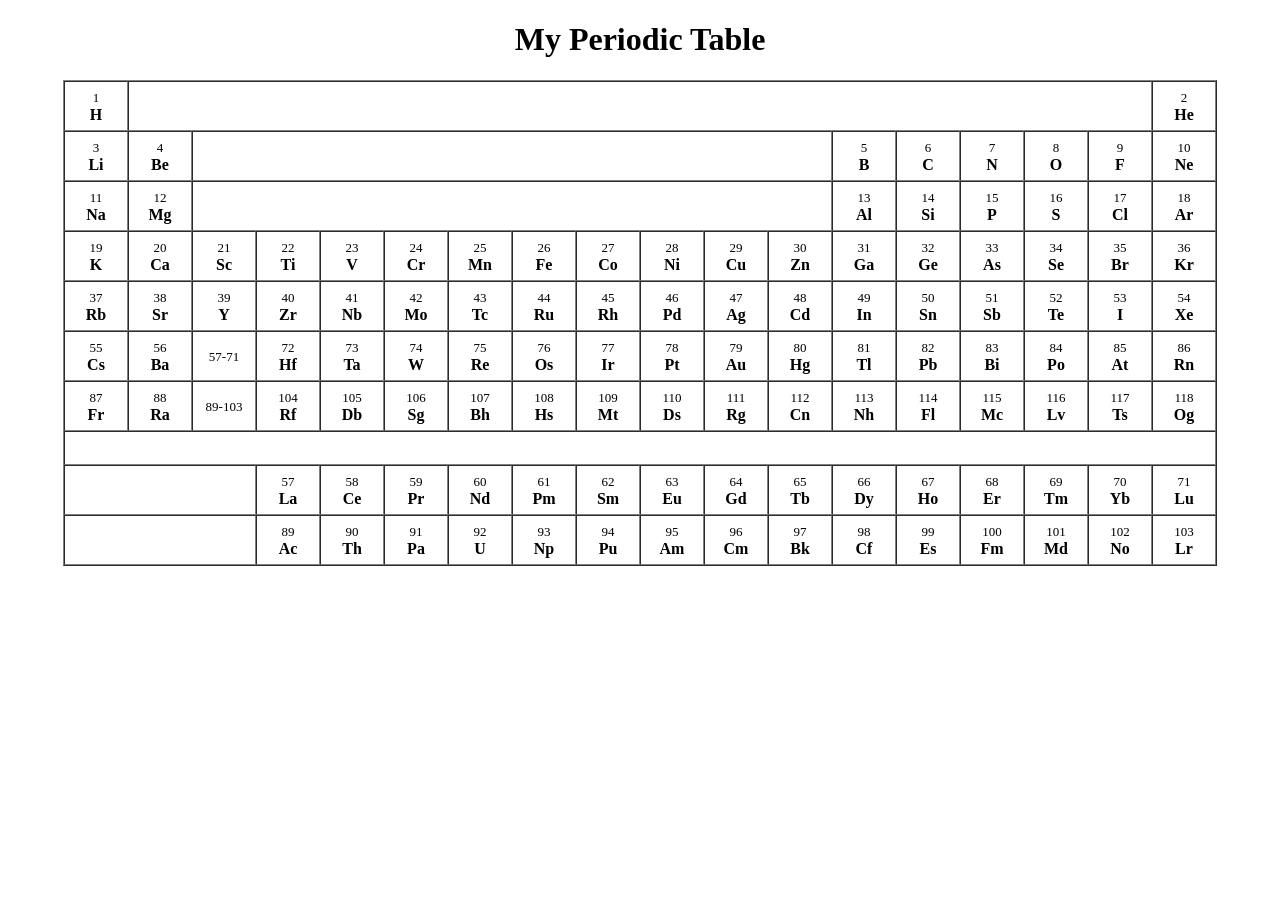
==== index.html @ 3dc9d510 "Initial commit" ====
<!DOCTYPE html>
<html>
<head>
<meta charset="utf-8">
<title>My Periodic Table</title>
</head>

<body bgcolor="white">

<center>

<h1>My Periodic Table</h1>

<table border="1" cellpadding="6" cellspacing="0">

<!-- period 1 -->
<tr>
<td align="center" width="50"><font size="2">1</font><br><b>H</b></td>
<td colspan="16"></td>
<td align="center" width="50"><font size="2">2</font><br><b>He</b></td>
</tr>

<!-- period 2 -->
<tr>
<td align="center" width="50"><font size="2">3</font><br><b>Li</b></td>
<td align="center" width="50"><font size="2">4</font><br><b>Be</b></td>
<td colspan="10"></td>
<td align="center" width="50"><font size="2">5</font><br><b>B</b></td>
<td align="center" width="50"><font size="2">6</font><br><b>C</b></td>
<td align="center" width="50"><font size="2">7</font><br><b>N</b></td>
<td align="center" width="50"><font size="2">8</font><br><b>O</b></td>
<td align="center" width="50"><font size="2">9</font><br><b>F</b></td>
<td align="center" width="50"><font size="2">10</font><br><b>Ne</b></td>
</tr>

<!-- period 3 -->
<tr>
<td align="center" width="50"><font size="2">11</font><br><b>Na</b></td>
<td align="center" width="50"><font size="2">12</font><br><b>Mg</b></td>
<td colspan="10"></td>
<td align="center" width="50"><font size="2">13</font><br><b>Al</b></td>
<td align="center" width="50"><font size="2">14</font><br><b>Si</b></td>
<td align="center" width="50"><font size="2">15</font><br><b>P</b></td>
<td align="center" width="50"><font size="2">16</font><br><b>S</b></td>
<td align="center" width="50"><font size="2">17</font><br><b>Cl</b></td>
<td align="center" width="50"><font size="2">18</font><br><b>Ar</b></td>
</tr>

<!-- period 4 -->
<tr>
<td align="center" width="50"><font size="2">19</font><br><b>K</b></td>
<td align="center" width="50"><font size="2">20</font><br><b>Ca</b></td>
<td align="center" width="50"><font size="2">21</font><br><b>Sc</b></td>
<td align="center" width="50"><font size="2">22</font><br><b>Ti</b></td>
<td align="center" width="50"><font size="2">23</font><br><b>V</b></td>
<td align="center" width="50"><font size="2">24</font><br><b>Cr</b></td>
<td align="center" width="50"><font size="2">25</font><br><b>Mn</b></td>
<td align="center" width="50"><font size="2">26</font><br><b>Fe</b></td>
<td align="center" width="50"><font size="2">27</font><br><b>Co</b></td>
<td align="center" width="50"><font size="2">28</font><br><b>Ni</b></td>
<td align="center" width="50"><font size="2">29</font><br><b>Cu</b></td>
<td align="center" width="50"><font size="2">30</font><br><b>Zn</b></td>
<td align="center" width="50"><font size="2">31</font><br><b>Ga</b></td>
<td align="center" width="50"><font size="2">32</font><br><b>Ge</b></td>
<td align="center" width="50"><font size="2">33</font><br><b>As</b></td>
<td align="center" width="50"><font size="2">34</font><br><b>Se</b></td>
<td align="center" width="50"><font size="2">35</font><br><b>Br</b></td>
<td align="center" width="50"><font size="2">36</font><br><b>Kr</b></td>
</tr>

<!-- period 5 -->
<tr>
<td align="center" width="50"><font size="2">37</font><br><b>Rb</b></td>
<td align="center" width="50"><font size="2">38</font><br><b>Sr</b></td>
<td align="center" width="50"><font size="2">39</font><br><b>Y</b></td>
<td align="center" width="50"><font size="2">40</font><br><b>Zr</b></td>
<td align="center" width="50"><font size="2">41</font><br><b>Nb</b></td>
<td align="center" width="50"><font size="2">42</font><br><b>Mo</b></td>
<td align="center" width="50"><font size="2">43</font><br><b>Tc</b></td>
<td align="center" width="50"><font size="2">44</font><br><b>Ru</b></td>
<td align="center" width="50"><font size="2">45</font><br><b>Rh</b></td>
<td align="center" width="50"><font size="2">46</font><br><b>Pd</b></td>
<td align="center" width="50"><font size="2">47</font><br><b>Ag</b></td>
<td align="center" width="50"><font size="2">48</font><br><b>Cd</b></td>
<td align="center" width="50"><font size="2">49</font><br><b>In</b></td>
<td align="center" width="50"><font size="2">50</font><br><b>Sn</b></td>
<td align="center" width="50"><font size="2">51</font><br><b>Sb</b></td>
<td align="center" width="50"><font size="2">52</font><br><b>Te</b></td>
<td align="center" width="50"><font size="2">53</font><br><b>I</b></td>
<td align="center" width="50"><font size="2">54</font><br><b>Xe</b></td>
</tr>

<!-- period 6 -->
<tr>
<td align="center" width="50"><font size="2">55</font><br><b>Cs</b></td>
<td align="center" width="50"><font size="2">56</font><br><b>Ba</b></td>
<td align="center"><font size="2">57-71</font></td>
<td align="center" width="50"><font size="2">72</font><br><b>Hf</b></td>
<td align="center" width="50"><font size="2">73</font><br><b>Ta</b></td>
<td align="center" width="50"><font size="2">74</font><br><b>W</b></td>
<td align="center" width="50"><font size="2">75</font><br><b>Re</b></td>
<td align="center" width="50"><font size="2">76</font><br><b>Os</b></td>
<td align="center" width="50"><font size="2">77</font><br><b>Ir</b></td>
<td align="center" width="50"><font size="2">78</font><br><b>Pt</b></td>
<td align="center" width="50"><font size="2">79</font><br><b>Au</b></td>
<td align="center" width="50"><font size="2">80</font><br><b>Hg</b></td>
<td align="center" width="50"><font size="2">81</font><br><b>Tl</b></td>
<td align="center" width="50"><font size="2">82</font><br><b>Pb</b></td>
<td align="center" width="50"><font size="2">83</font><br><b>Bi</b></td>
<td align="center" width="50"><font size="2">84</font><br><b>Po</b></td>
<td align="center" width="50"><font size="2">85</font><br><b>At</b></td>
<td align="center" width="50"><font size="2">86</font><br><b>Rn</b></td>
</tr>

<!-- period 7 -->
<tr>
<td align="center" width="50"><font size="2">87</font><br><b>Fr</b></td>
<td align="center" width="50"><font size="2">88</font><br><b>Ra</b></td>
<td align="center"><font size="2">89-103</font></td>
<td align="center" width="50"><font size="2">104</font><br><b>Rf</b></td>
<td align="center" width="50"><font size="2">105</font><br><b>Db</b></td>
<td align="center" width="50"><font size="2">106</font><br><b>Sg</b></td>
<td align="center" width="50"><font size="2">107</font><br><b>Bh</b></td>
<td align="center" width="50"><font size="2">108</font><br><b>Hs</b></td>
<td align="center" width="50"><font size="2">109</font><br><b>Mt</b></td>
<td align="center" width="50"><font size="2">110</font><br><b>Ds</b></td>
<td align="center" width="50"><font size="2">111</font><br><b>Rg</b></td>
<td align="center" width="50"><font size="2">112</font><br><b>Cn</b></td>
<td align="center" width="50"><font size="2">113</font><br><b>Nh</b></td>
<td align="center" width="50"><font size="2">114</font><br><b>Fl</b></td>
<td align="center" width="50"><font size="2">115</font><br><b>Mc</b></td>
<td align="center" width="50"><font size="2">116</font><br><b>Lv</b></td>
<td align="center" width="50"><font size="2">117</font><br><b>Ts</b></td>
<td align="center" width="50"><font size="2">118</font><br><b>Og</b></td>
</tr>

<!-- little gap -->
<tr><td colspan="18" height="20"></td></tr>

<!-- lanthanides -->
<tr>
<td colspan="3"></td>
<td align="center" width="50"><font size="2">57</font><br><b>La</b></td>
<td align="center" width="50"><font size="2">58</font><br><b>Ce</b></td>
<td align="center" width="50"><font size="2">59</font><br><b>Pr</b></td>
<td align="center" width="50"><font size="2">60</font><br><b>Nd</b></td>
<td align="center" width="50"><font size="2">61</font><br><b>Pm</b></td>
<td align="center" width="50"><font size="2">62</font><br><b>Sm</b></td>
<td align="center" width="50"><font size="2">63</font><br><b>Eu</b></td>
<td align="center" width="50"><font size="2">64</font><br><b>Gd</b></td>
<td align="center" width="50"><font size="2">65</font><br><b>Tb</b></td>
<td align="center" width="50"><font size="2">66</font><br><b>Dy</b></td>
<td align="center" width="50"><font size="2">67</font><br><b>Ho</b></td>
<td align="center" width="50"><font size="2">68</font><br><b>Er</b></td>
<td align="center" width="50"><font size="2">69</font><br><b>Tm</b></td>
<td align="center" width="50"><font size="2">70</font><br><b>Yb</b></td>
<td align="center" width="50"><font size="2">71</font><br><b>Lu</b></td>
</tr>

<!-- actinides -->
<tr>
<td colspan="3"></td>
<td align="center" width="50"><font size="2">89</font><br><b>Ac</b></td>
<td align="center" width="50"><font size="2">90</font><br><b>Th</b></td>
<td align="center" width="50"><font size="2">91</font><br><b>Pa</b></td>
<td align="center" width="50"><font size="2">92</font><br><b>U</b></td>
<td align="center" width="50"><font size="2">93</font><br><b>Np</b></td>
<td align="center" width="50"><font size="2">94</font><br><b>Pu</b></td>
<td align="center" width="50"><font size="2">95</font><br><b>Am</b></td>
<td align="center" width="50"><font size="2">96</font><br><b>Cm</b></td>
<td align="center" width="50"><font size="2">97</font><br><b>Bk</b></td>
<td align="center" width="50"><font size="2">98</font><br><b>Cf</b></td>
<td align="center" width="50"><font size="2">99</font><br><b>Es</b></td>
<td align="center" width="50"><font size="2">100</font><br><b>Fm</b></td>
<td align="center" width="50"><font size="2">101</font><br><b>Md</b></td>
<td align="center" width="50"><font size="2">102</font><br><b>No</b></td>
<td align="center" width="50"><font size="2">103</font><br><b>Lr</b></td>
</tr>

</table>



</center>

</body>
</html>
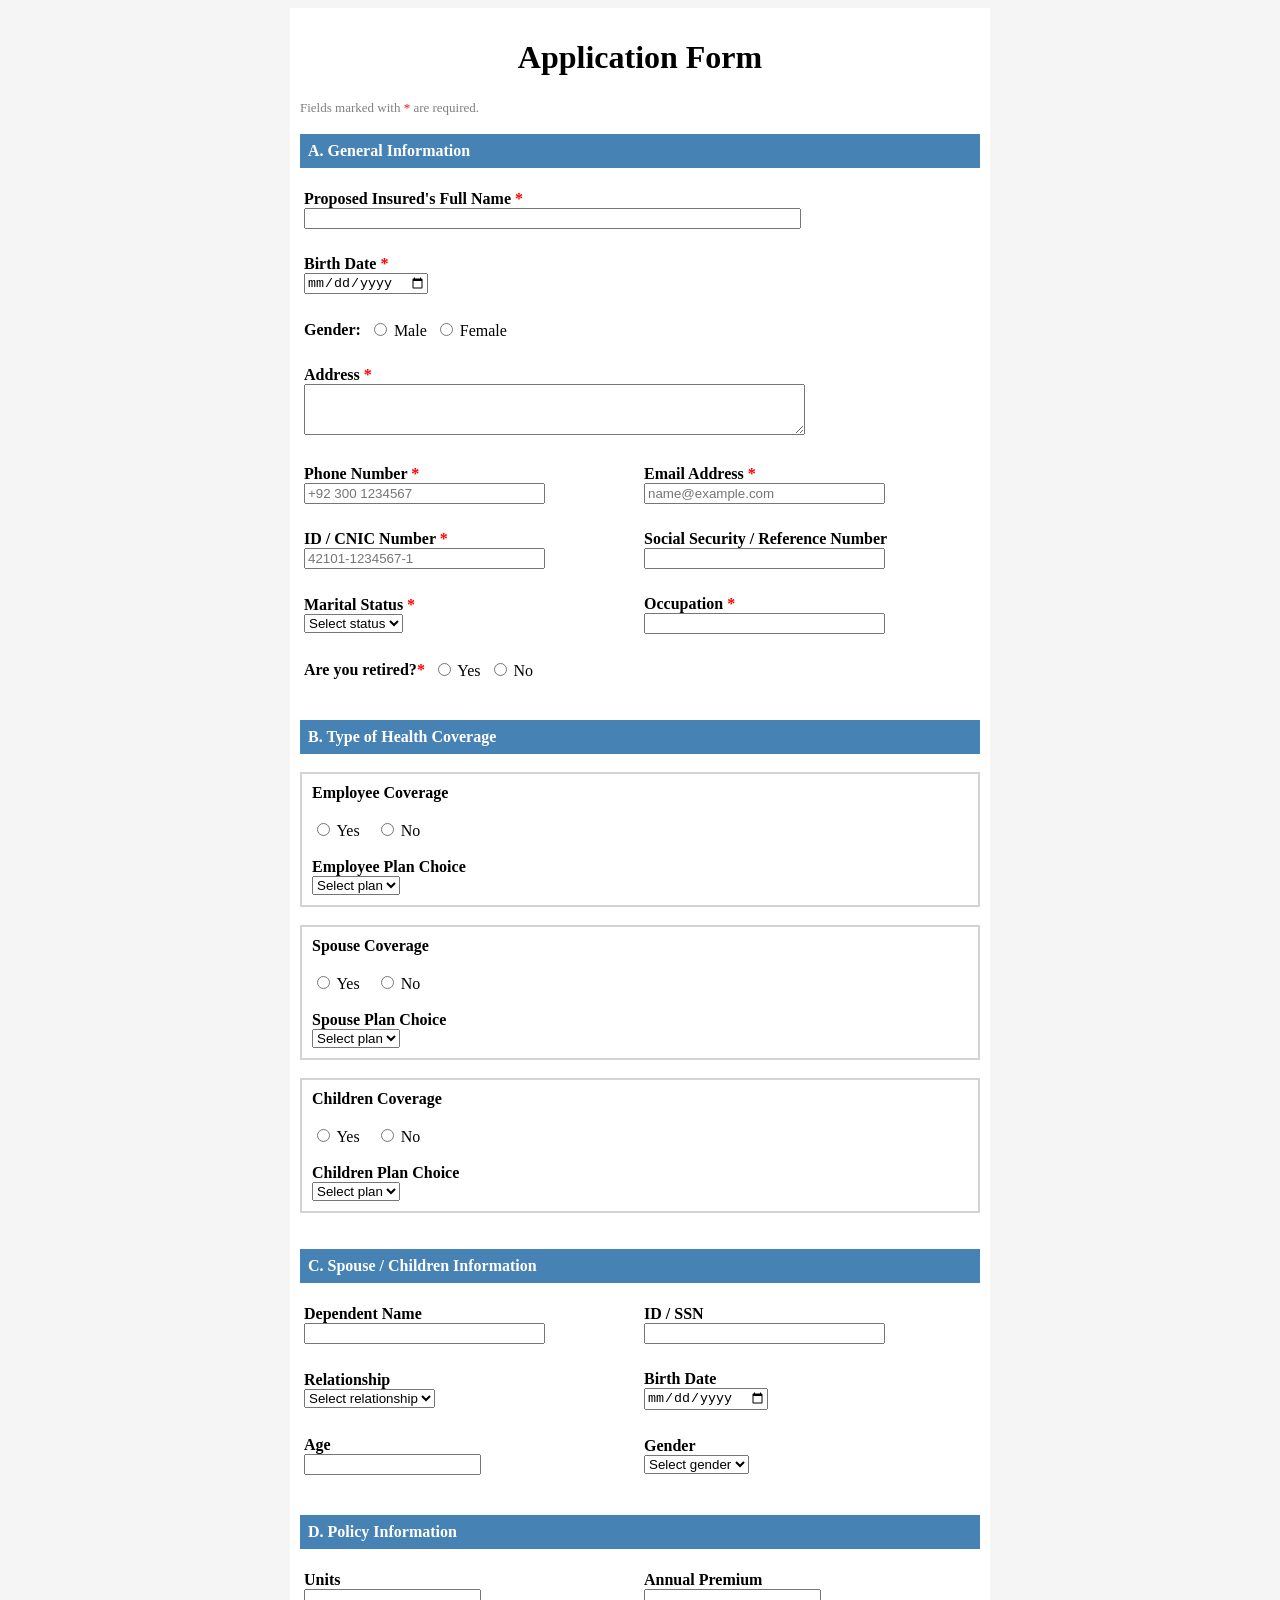
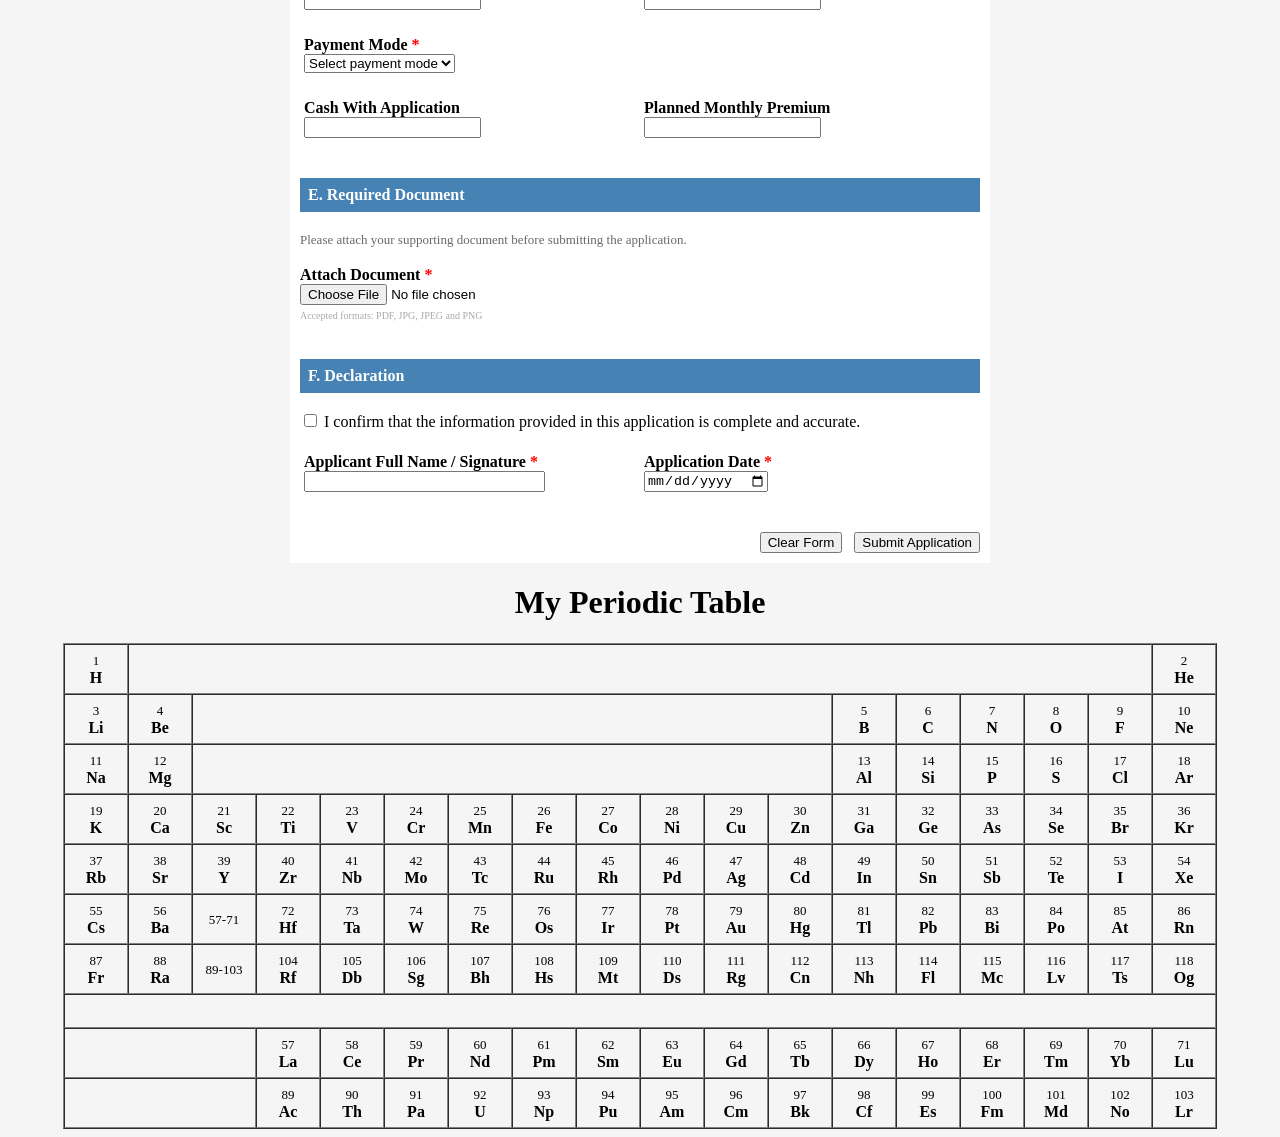
==== commit 620dd34f: "Add files via upload" ====
--- a/index.html
+++ b/index.html
@@ -1,4 +1,323 @@
-
+<!DOCTYPE html>
+<html>
+<head>
+<title>Application Form</title>
+</head>
+<body bgcolor="whitesmoke">
+
+<table align="center" width="700" border="0" cellpadding="10" cellspacing="0" bgcolor="white">
+<tr><td>
+
+<table width="100%" border="0" cellpadding="0" cellspacing="0">
+<tr><td align="center"><h1><font color="black">Application Form</font></h1></td></tr>
+<tr><td><font color="gray" size="2">Fields marked with <font color="red">*</font> are required.</font></td></tr>
+</table>
+
+<br>
+
+<!-- A. General Information -->
+<table width="100%" border="0" cellpadding="8" cellspacing="0" bgcolor="steelblue">
+<tr><td><font color="white"><b>A. General Information</b></font></td></tr>
+</table>
+<br>
+
+<table width="100%" border="0" cellpadding="4" cellspacing="0">
+<tr>
+<td width="100%">
+<font color="black"><b>Proposed Insured's Full Name <font color="red">*</font></b></font><br>
+<input type="text" name="fullname" required size="60">
+</td>
+</tr>
+</table>
+<br>
+
+<table width="100%" border="0" cellpadding="4" cellspacing="0">
+<tr>
+<td width="50%">
+<font color="black"><b>Birth Date <font color="red">*</font></b></font><br>
+<input type="date" name="birthdate" required>
+</td>
+</tr>
+</table>
+<br>
+
+<table border="0" cellpadding="4" cellspacing="0">
+<tr>
+<td><font color="black"><b>Gender:</b></font></td>
+<td><font color="black"><input type="radio" name="gender"> Male</font></td>
+<td><font color="black"><input type="radio" name="gender"> Female</font></td>
+</tr>
+</table>
+<br>
+
+<table width="100%" border="0" cellpadding="4" cellspacing="0">
+<tr>
+<td>
+<font color="black"><b>Address <font color="red">*</font></b></font><br>
+<textarea name="address" rows="3" cols="60" required></textarea>
+</td>
+</tr>
+</table>
+<br>
+
+<table width="100%" border="0" cellpadding="4" cellspacing="0">
+<tr>
+<td width="50%">
+<font color="black"><b>Phone Number <font color="red">*</font></b></font><br>
+<input type="tel" name="phone" placeholder="+92 300 1234567" required size="28">
+</td>
+<td width="50%">
+<font color="black"><b>Email Address <font color="red">*</font></b></font><br>
+<input type="email" name="email" placeholder="name@example.com" required size="28">
+</td>
+</tr>
+</table>
+<br>
+
+<table width="100%" border="0" cellpadding="4" cellspacing="0">
+<tr>
+<td width="50%">
+<font color="black"><b>ID / CNIC Number <font color="red">*</font></b></font><br>
+<input type="text" name="cnic" placeholder="42101-1234567-1" required size="28">
+</td>
+<td width="50%">
+<font color="black"><b>Social Security / Reference Number</b></font><br>
+<input type="text" name="ssn" size="28">
+</td>
+</tr>
+</table>
+<br>
+
+<table width="100%" border="0" cellpadding="4" cellspacing="0">
+<tr>
+<td width="50%">
+<font color="black"><b>Marital Status <font color="red">*</font></b></font><br>
+<select name="marital" required>
+<option>Select status</option>
+<option>Single</option>
+<option>Married</option>
+<option>Divorced</option>
+<option>Widowed</option>
+</select>
+</td>
+<td width="50%">
+<font color="black"><b>Occupation <font color="red">*</font></b></font><br>
+<input type="text" name="occupation" required size="28">
+</td>
+</tr>
+</table>
+<br>
+
+<table border="0" cellpadding="4" cellspacing="0">
+<tr>
+<td><font color="black"><b>Are you retired?<font color="red">*</font></b></font></td>
+<td><font color="black"><input type="radio" name="retired" required> Yes</font></td>
+<td><font color="black"><input type="radio" name="retired" required> No</font></td>
+</tr>
+</table>
+<br><br>
+
+<!-- B. Type of Health Coverage -->
+<table width="100%" border="0" cellpadding="8" cellspacing="0" bgcolor="steelblue">
+<tr><td><font color="white"><b>B. Type of Health Coverage</b></font></td></tr>
+</table>
+<br>
+
+<table width="100%" border="1" cellpadding="10" cellspacing="0" bordercolor="lightgray">
+<tr><td>
+<font color="black"><b>Employee Coverage</b></font><br><br>
+<font color="black"><input type="radio" name="emp_coverage"> Yes &nbsp;&nbsp; <input type="radio" name="emp_coverage"> No</font><br><br>
+<font color="black"><b>Employee Plan Choice</b></font><br>
+<select name="emp_plan">
+<option>Select plan</option>
+</select>
+</td></tr>
+</table>
+<br>
+
+<table width="100%" border="1" cellpadding="10" cellspacing="0" bordercolor="lightgray">
+<tr><td>
+<font color="black"><b>Spouse Coverage</b></font><br><br>
+<font color="black"><input type="radio" name="spouse_coverage"> Yes &nbsp;&nbsp; <input type="radio" name="spouse_coverage"> No</font><br><br>
+<font color="black"><b>Spouse Plan Choice</b></font><br>
+<select name="spouse_plan">
+<option>Select plan</option>
+</select>
+</td></tr>
+</table>
+<br>
+
+<table width="100%" border="1" cellpadding="10" cellspacing="0" bordercolor="lightgray">
+<tr><td>
+<font color="black"><b>Children Coverage</b></font><br><br>
+<font color="black"><input type="radio" name="children_coverage"> Yes &nbsp;&nbsp; <input type="radio" name="children_coverage"> No</font><br><br>
+<font color="black"><b>Children Plan Choice</b></font><br>
+<select name="children_plan">
+<option>Select plan</option>
+</select>
+</td></tr>
+</table>
+<br><br>
+
+<!-- C. Spouse / Children Information -->
+<table width="100%" border="0" cellpadding="8" cellspacing="0" bgcolor="steelblue">
+<tr><td><font color="white"><b>C. Spouse / Children Information</b></font></td></tr>
+</table>
+<br>
+
+<table width="100%" border="0" cellpadding="4" cellspacing="0">
+<tr>
+<td width="50%">
+<font color="black"><b>Dependent Name</b></font><br>
+<input type="text" name="dep_name" size="28">
+</td>
+<td width="50%">
+<font color="black"><b>ID / SSN</b></font><br>
+<input type="text" name="dep_ssn" size="28">
+</td>
+</tr>
+</table>
+<br>
+
+<table width="100%" border="0" cellpadding="4" cellspacing="0">
+<tr>
+<td width="50%">
+<font color="black"><b>Relationship</b></font><br>
+<select name="relationship">
+<option>Select relationship</option>
+<option>Spouse</option>
+<option>Son</option>
+<option>Daughter</option>
+</select>
+</td>
+<td width="50%">
+<font color="black"><b>Birth Date</b></font><br>
+<input type="date" name="dep_birthdate">
+</td>
+</tr>
+</table>
+<br>
+
+<table width="100%" border="0" cellpadding="4" cellspacing="0">
+<tr>
+<td width="50%">
+<font color="black"><b>Age</b></font><br>
+<input type="number" name="dep_age" size="10">
+</td>
+<td width="50%">
+<font color="black"><b>Gender</b></font><br>
+<select name="dep_gender">
+<option>Select gender</option>
+<option>Male</option>
+<option>Female</option>
+</select>
+</td>
+</tr>
+</table>
+<br><br>
+
+<!-- D. Policy Information -->
+<table width="100%" border="0" cellpadding="8" cellspacing="0" bgcolor="steelblue">
+<tr><td><font color="white"><b>D. Policy Information</b></font></td></tr>
+</table>
+<br>
+
+<table width="100%" border="0" cellpadding="4" cellspacing="0">
+<tr>
+<td width="50%">
+<font color="black"><b>Units</b></font><br>
+<input type="number" name="units" size="15">
+</td>
+<td width="50%">
+<font color="black"><b>Annual Premium</b></font><br>
+<input type="text" name="annual_premium" size="20">
+</td>
+</tr>
+</table>
+<br>
+
+<table width="100%" border="0" cellpadding="4" cellspacing="0">
+<tr>
+<td>
+<font color="black"><b>Payment Mode <font color="red">*</font></b></font><br>
+<select name="payment_mode" required>
+<option>Select payment mode</option>
+<option>Monthly</option>
+<option>Quarterly</option>
+<option>Annually</option>
+</select>
+</td>
+</tr>
+</table>
+<br>
+
+<table width="100%" border="0" cellpadding="4" cellspacing="0">
+<tr>
+<td width="50%">
+<font color="black"><b>Cash With Application</b></font><br>
+<input type="text" name="cash_with_app" size="20">
+</td>
+<td width="50%">
+<font color="black"><b>Planned Monthly Premium</b></font><br>
+<input type="text" name="planned_premium" size="20">
+</td>
+</tr>
+</table>
+<br><br>
+
+<!-- E. Required Document -->
+<table width="100%" border="0" cellpadding="8" cellspacing="0" bgcolor="steelblue">
+<tr><td><font color="white"><b>E. Required Document</b></font></td></tr>
+</table>
+<br>
+
+<font color="dimgray" size="2">Please attach your supporting document before submitting the application.</font>
+<br><br>
+
+<font color="black"><b>Attach Document <font color="red">*</font></b></font><br>
+<input type="file" name="document" accept=".pdf,.jpg,.jpeg,.png" required>
+<br>
+<font color="darkgray" size="1">Accepted formats: PDF, JPG, JPEG and PNG</font>
+<br><br><br>
+
+<!-- F. Declaration -->
+<table width="100%" border="0" cellpadding="8" cellspacing="0" bgcolor="steelblue">
+<tr><td><font color="white"><b>F. Declaration</b></font></td></tr>
+</table>
+<br>
+
+<font color="black"><input type="checkbox" name="confirm" required> I confirm that the information provided in this application is complete and accurate.</font>
+<br><br>
+
+<table width="100%" border="0" cellpadding="4" cellspacing="0">
+<tr>
+<td width="50%">
+<font color="black"><b>Applicant Full Name / Signature <font color="red">*</font></b></font><br>
+<input type="text" name="signature" required size="28">
+</td>
+<td width="50%">
+<font color="black"><b>Application Date <font color="red">*</font></b></font><br>
+<input type="date" name="app_date" required>
+</td>
+</tr>
+</table>
+<br><br>
+
+<table width="100%" border="0" cellpadding="0" cellspacing="0">
+<tr>
+<td align="right">
+<input type="reset" value="Clear Form">
+&nbsp;
+<input type="submit" value="Submit Application">
+</td>
+</tr>
+</table>
+
+</td></tr>
+</table>
+
+</body>
+</html>
 
 <!DOCTYPE html>
 <html>
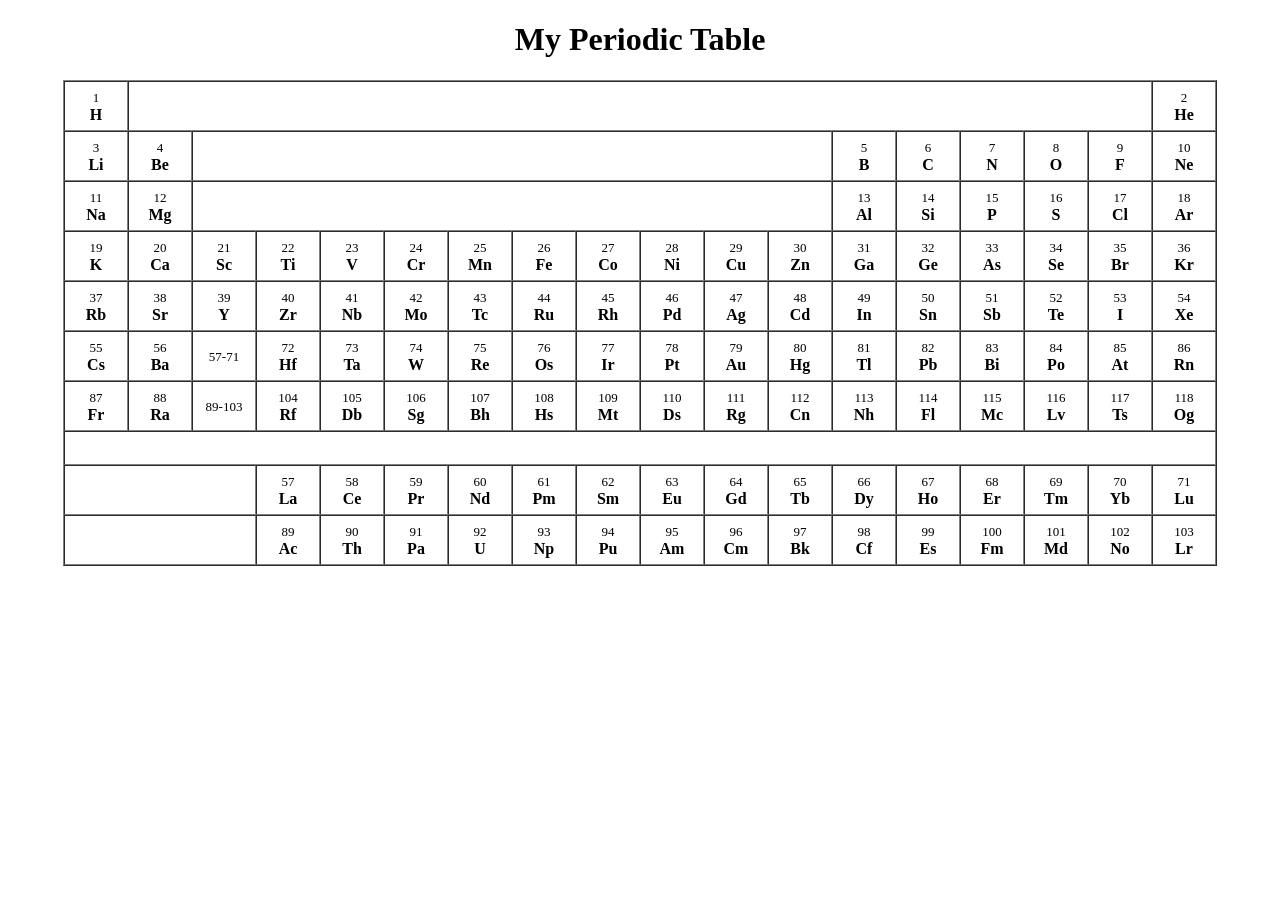
==== commit 749a9800: "Add files via upload" ====
--- a/index.html
+++ b/index.html
@@ -1,508 +1,188 @@
-<!DOCTYPE html>
-<html>
-<head>
-<title>Application Form</title>
-</head>
-<body bgcolor="whitesmoke">
-
-<table align="center" width="700" border="0" cellpadding="10" cellspacing="0" bgcolor="white">
-<tr><td>
-
-<table width="100%" border="0" cellpadding="0" cellspacing="0">
-<tr><td align="center"><h1><font color="black">Application Form</font></h1></td></tr>
-<tr><td><font color="gray" size="2">Fields marked with <font color="red">*</font> are required.</font></td></tr>
-</table>
-
-<br>
-
-<!-- A. General Information -->
-<table width="100%" border="0" cellpadding="8" cellspacing="0" bgcolor="steelblue">
-<tr><td><font color="white"><b>A. General Information</b></font></td></tr>
-</table>
-<br>
-
-<table width="100%" border="0" cellpadding="4" cellspacing="0">
-<tr>
-<td width="100%">
-<font color="black"><b>Proposed Insured's Full Name <font color="red">*</font></b></font><br>
-<input type="text" name="fullname" required size="60">
-</td>
-</tr>
-</table>
-<br>
-
-<table width="100%" border="0" cellpadding="4" cellspacing="0">
-<tr>
-<td width="50%">
-<font color="black"><b>Birth Date <font color="red">*</font></b></font><br>
-<input type="date" name="birthdate" required>
-</td>
-</tr>
-</table>
-<br>
-
-<table border="0" cellpadding="4" cellspacing="0">
-<tr>
-<td><font color="black"><b>Gender:</b></font></td>
-<td><font color="black"><input type="radio" name="gender"> Male</font></td>
-<td><font color="black"><input type="radio" name="gender"> Female</font></td>
-</tr>
-</table>
-<br>
-
-<table width="100%" border="0" cellpadding="4" cellspacing="0">
-<tr>
-<td>
-<font color="black"><b>Address <font color="red">*</font></b></font><br>
-<textarea name="address" rows="3" cols="60" required></textarea>
-</td>
-</tr>
-</table>
-<br>
-
-<table width="100%" border="0" cellpadding="4" cellspacing="0">
-<tr>
-<td width="50%">
-<font color="black"><b>Phone Number <font color="red">*</font></b></font><br>
-<input type="tel" name="phone" placeholder="+92 300 1234567" required size="28">
-</td>
-<td width="50%">
-<font color="black"><b>Email Address <font color="red">*</font></b></font><br>
-<input type="email" name="email" placeholder="name@example.com" required size="28">
-</td>
-</tr>
-</table>
-<br>
-
-<table width="100%" border="0" cellpadding="4" cellspacing="0">
-<tr>
-<td width="50%">
-<font color="black"><b>ID / CNIC Number <font color="red">*</font></b></font><br>
-<input type="text" name="cnic" placeholder="42101-1234567-1" required size="28">
-</td>
-<td width="50%">
-<font color="black"><b>Social Security / Reference Number</b></font><br>
-<input type="text" name="ssn" size="28">
-</td>
-</tr>
-</table>
-<br>
-
-<table width="100%" border="0" cellpadding="4" cellspacing="0">
-<tr>
-<td width="50%">
-<font color="black"><b>Marital Status <font color="red">*</font></b></font><br>
-<select name="marital" required>
-<option>Select status</option>
-<option>Single</option>
-<option>Married</option>
-<option>Divorced</option>
-<option>Widowed</option>
-</select>
-</td>
-<td width="50%">
-<font color="black"><b>Occupation <font color="red">*</font></b></font><br>
-<input type="text" name="occupation" required size="28">
-</td>
-</tr>
-</table>
-<br>
-
-<table border="0" cellpadding="4" cellspacing="0">
-<tr>
-<td><font color="black"><b>Are you retired?<font color="red">*</font></b></font></td>
-<td><font color="black"><input type="radio" name="retired" required> Yes</font></td>
-<td><font color="black"><input type="radio" name="retired" required> No</font></td>
-</tr>
-</table>
-<br><br>
-
-<!-- B. Type of Health Coverage -->
-<table width="100%" border="0" cellpadding="8" cellspacing="0" bgcolor="steelblue">
-<tr><td><font color="white"><b>B. Type of Health Coverage</b></font></td></tr>
-</table>
-<br>
-
-<table width="100%" border="1" cellpadding="10" cellspacing="0" bordercolor="lightgray">
-<tr><td>
-<font color="black"><b>Employee Coverage</b></font><br><br>
-<font color="black"><input type="radio" name="emp_coverage"> Yes &nbsp;&nbsp; <input type="radio" name="emp_coverage"> No</font><br><br>
-<font color="black"><b>Employee Plan Choice</b></font><br>
-<select name="emp_plan">
-<option>Select plan</option>
-</select>
-</td></tr>
-</table>
-<br>
-
-<table width="100%" border="1" cellpadding="10" cellspacing="0" bordercolor="lightgray">
-<tr><td>
-<font color="black"><b>Spouse Coverage</b></font><br><br>
-<font color="black"><input type="radio" name="spouse_coverage"> Yes &nbsp;&nbsp; <input type="radio" name="spouse_coverage"> No</font><br><br>
-<font color="black"><b>Spouse Plan Choice</b></font><br>
-<select name="spouse_plan">
-<option>Select plan</option>
-</select>
-</td></tr>
-</table>
-<br>
-
-<table width="100%" border="1" cellpadding="10" cellspacing="0" bordercolor="lightgray">
-<tr><td>
-<font color="black"><b>Children Coverage</b></font><br><br>
-<font color="black"><input type="radio" name="children_coverage"> Yes &nbsp;&nbsp; <input type="radio" name="children_coverage"> No</font><br><br>
-<font color="black"><b>Children Plan Choice</b></font><br>
-<select name="children_plan">
-<option>Select plan</option>
-</select>
-</td></tr>
-</table>
-<br><br>
-
-<!-- C. Spouse / Children Information -->
-<table width="100%" border="0" cellpadding="8" cellspacing="0" bgcolor="steelblue">
-<tr><td><font color="white"><b>C. Spouse / Children Information</b></font></td></tr>
-</table>
-<br>
-
-<table width="100%" border="0" cellpadding="4" cellspacing="0">
-<tr>
-<td width="50%">
-<font color="black"><b>Dependent Name</b></font><br>
-<input type="text" name="dep_name" size="28">
-</td>
-<td width="50%">
-<font color="black"><b>ID / SSN</b></font><br>
-<input type="text" name="dep_ssn" size="28">
-</td>
-</tr>
-</table>
-<br>
-
-<table width="100%" border="0" cellpadding="4" cellspacing="0">
-<tr>
-<td width="50%">
-<font color="black"><b>Relationship</b></font><br>
-<select name="relationship">
-<option>Select relationship</option>
-<option>Spouse</option>
-<option>Son</option>
-<option>Daughter</option>
-</select>
-</td>
-<td width="50%">
-<font color="black"><b>Birth Date</b></font><br>
-<input type="date" name="dep_birthdate">
-</td>
-</tr>
-</table>
-<br>
-
-<table width="100%" border="0" cellpadding="4" cellspacing="0">
-<tr>
-<td width="50%">
-<font color="black"><b>Age</b></font><br>
-<input type="number" name="dep_age" size="10">
-</td>
-<td width="50%">
-<font color="black"><b>Gender</b></font><br>
-<select name="dep_gender">
-<option>Select gender</option>
-<option>Male</option>
-<option>Female</option>
-</select>
-</td>
-</tr>
-</table>
-<br><br>
-
-<!-- D. Policy Information -->
-<table width="100%" border="0" cellpadding="8" cellspacing="0" bgcolor="steelblue">
-<tr><td><font color="white"><b>D. Policy Information</b></font></td></tr>
-</table>
-<br>
-
-<table width="100%" border="0" cellpadding="4" cellspacing="0">
-<tr>
-<td width="50%">
-<font color="black"><b>Units</b></font><br>
-<input type="number" name="units" size="15">
-</td>
-<td width="50%">
-<font color="black"><b>Annual Premium</b></font><br>
-<input type="text" name="annual_premium" size="20">
-</td>
-</tr>
-</table>
-<br>
-
-<table width="100%" border="0" cellpadding="4" cellspacing="0">
-<tr>
-<td>
-<font color="black"><b>Payment Mode <font color="red">*</font></b></font><br>
-<select name="payment_mode" required>
-<option>Select payment mode</option>
-<option>Monthly</option>
-<option>Quarterly</option>
-<option>Annually</option>
-</select>
-</td>
-</tr>
-</table>
-<br>
-
-<table width="100%" border="0" cellpadding="4" cellspacing="0">
-<tr>
-<td width="50%">
-<font color="black"><b>Cash With Application</b></font><br>
-<input type="text" name="cash_with_app" size="20">
-</td>
-<td width="50%">
-<font color="black"><b>Planned Monthly Premium</b></font><br>
-<input type="text" name="planned_premium" size="20">
-</td>
-</tr>
-</table>
-<br><br>
-
-<!-- E. Required Document -->
-<table width="100%" border="0" cellpadding="8" cellspacing="0" bgcolor="steelblue">
-<tr><td><font color="white"><b>E. Required Document</b></font></td></tr>
-</table>
-<br>
-
-<font color="dimgray" size="2">Please attach your supporting document before submitting the application.</font>
-<br><br>
-
-<font color="black"><b>Attach Document <font color="red">*</font></b></font><br>
-<input type="file" name="document" accept=".pdf,.jpg,.jpeg,.png" required>
-<br>
-<font color="darkgray" size="1">Accepted formats: PDF, JPG, JPEG and PNG</font>
-<br><br><br>
-
-<!-- F. Declaration -->
-<table width="100%" border="0" cellpadding="8" cellspacing="0" bgcolor="steelblue">
-<tr><td><font color="white"><b>F. Declaration</b></font></td></tr>
-</table>
-<br>
-
-<font color="black"><input type="checkbox" name="confirm" required> I confirm that the information provided in this application is complete and accurate.</font>
-<br><br>
-
-<table width="100%" border="0" cellpadding="4" cellspacing="0">
-<tr>
-<td width="50%">
-<font color="black"><b>Applicant Full Name / Signature <font color="red">*</font></b></font><br>
-<input type="text" name="signature" required size="28">
-</td>
-<td width="50%">
-<font color="black"><b>Application Date <font color="red">*</font></b></font><br>
-<input type="date" name="app_date" required>
-</td>
-</tr>
-</table>
-<br><br>
-
-<table width="100%" border="0" cellpadding="0" cellspacing="0">
-<tr>
-<td align="right">
-<input type="reset" value="Clear Form">
-&nbsp;
-<input type="submit" value="Submit Application">
-</td>
-</tr>
-</table>
-
-</td></tr>
-</table>
-
-</body>
-</html>
-
-<!DOCTYPE html>
-<html>
-<head>
-<meta charset="utf-8">
-<title>My Periodic Table</title>
-</head>
-
-<body bgcolor="white">
-
-<center>
-
-<h1>My Periodic Table</h1>
-
-<table border="1" cellpadding="6" cellspacing="0">
-
-<!-- period 1 -->
-<tr>
-<td align="center" width="50"><font size="2">1</font><br><b>H</b></td>
-<td colspan="16"></td>
-<td align="center" width="50"><font size="2">2</font><br><b>He</b></td>
-</tr>
-
-<!-- period 2 -->
-<tr>
-<td align="center" width="50"><font size="2">3</font><br><b>Li</b></td>
-<td align="center" width="50"><font size="2">4</font><br><b>Be</b></td>
-<td colspan="10"></td>
-<td align="center" width="50"><font size="2">5</font><br><b>B</b></td>
-<td align="center" width="50"><font size="2">6</font><br><b>C</b></td>
-<td align="center" width="50"><font size="2">7</font><br><b>N</b></td>
-<td align="center" width="50"><font size="2">8</font><br><b>O</b></td>
-<td align="center" width="50"><font size="2">9</font><br><b>F</b></td>
-<td align="center" width="50"><font size="2">10</font><br><b>Ne</b></td>
-</tr>
-
-<!-- period 3 -->
-<tr>
-<td align="center" width="50"><font size="2">11</font><br><b>Na</b></td>
-<td align="center" width="50"><font size="2">12</font><br><b>Mg</b></td>
-<td colspan="10"></td>
-<td align="center" width="50"><font size="2">13</font><br><b>Al</b></td>
-<td align="center" width="50"><font size="2">14</font><br><b>Si</b></td>
-<td align="center" width="50"><font size="2">15</font><br><b>P</b></td>
-<td align="center" width="50"><font size="2">16</font><br><b>S</b></td>
-<td align="center" width="50"><font size="2">17</font><br><b>Cl</b></td>
-<td align="center" width="50"><font size="2">18</font><br><b>Ar</b></td>
-</tr>
-
-<!-- period 4 -->
-<tr>
-<td align="center" width="50"><font size="2">19</font><br><b>K</b></td>
-<td align="center" width="50"><font size="2">20</font><br><b>Ca</b></td>
-<td align="center" width="50"><font size="2">21</font><br><b>Sc</b></td>
-<td align="center" width="50"><font size="2">22</font><br><b>Ti</b></td>
-<td align="center" width="50"><font size="2">23</font><br><b>V</b></td>
-<td align="center" width="50"><font size="2">24</font><br><b>Cr</b></td>
-<td align="center" width="50"><font size="2">25</font><br><b>Mn</b></td>
-<td align="center" width="50"><font size="2">26</font><br><b>Fe</b></td>
-<td align="center" width="50"><font size="2">27</font><br><b>Co</b></td>
-<td align="center" width="50"><font size="2">28</font><br><b>Ni</b></td>
-<td align="center" width="50"><font size="2">29</font><br><b>Cu</b></td>
-<td align="center" width="50"><font size="2">30</font><br><b>Zn</b></td>
-<td align="center" width="50"><font size="2">31</font><br><b>Ga</b></td>
-<td align="center" width="50"><font size="2">32</font><br><b>Ge</b></td>
-<td align="center" width="50"><font size="2">33</font><br><b>As</b></td>
-<td align="center" width="50"><font size="2">34</font><br><b>Se</b></td>
-<td align="center" width="50"><font size="2">35</font><br><b>Br</b></td>
-<td align="center" width="50"><font size="2">36</font><br><b>Kr</b></td>
-</tr>
-
-<!-- period 5 -->
-<tr>
-<td align="center" width="50"><font size="2">37</font><br><b>Rb</b></td>
-<td align="center" width="50"><font size="2">38</font><br><b>Sr</b></td>
-<td align="center" width="50"><font size="2">39</font><br><b>Y</b></td>
-<td align="center" width="50"><font size="2">40</font><br><b>Zr</b></td>
-<td align="center" width="50"><font size="2">41</font><br><b>Nb</b></td>
-<td align="center" width="50"><font size="2">42</font><br><b>Mo</b></td>
-<td align="center" width="50"><font size="2">43</font><br><b>Tc</b></td>
-<td align="center" width="50"><font size="2">44</font><br><b>Ru</b></td>
-<td align="center" width="50"><font size="2">45</font><br><b>Rh</b></td>
-<td align="center" width="50"><font size="2">46</font><br><b>Pd</b></td>
-<td align="center" width="50"><font size="2">47</font><br><b>Ag</b></td>
-<td align="center" width="50"><font size="2">48</font><br><b>Cd</b></td>
-<td align="center" width="50"><font size="2">49</font><br><b>In</b></td>
-<td align="center" width="50"><font size="2">50</font><br><b>Sn</b></td>
-<td align="center" width="50"><font size="2">51</font><br><b>Sb</b></td>
-<td align="center" width="50"><font size="2">52</font><br><b>Te</b></td>
-<td align="center" width="50"><font size="2">53</font><br><b>I</b></td>
-<td align="center" width="50"><font size="2">54</font><br><b>Xe</b></td>
-</tr>
-
-<!-- period 6 -->
-<tr>
-<td align="center" width="50"><font size="2">55</font><br><b>Cs</b></td>
-<td align="center" width="50"><font size="2">56</font><br><b>Ba</b></td>
-<td align="center"><font size="2">57-71</font></td>
-<td align="center" width="50"><font size="2">72</font><br><b>Hf</b></td>
-<td align="center" width="50"><font size="2">73</font><br><b>Ta</b></td>
-<td align="center" width="50"><font size="2">74</font><br><b>W</b></td>
-<td align="center" width="50"><font size="2">75</font><br><b>Re</b></td>
-<td align="center" width="50"><font size="2">76</font><br><b>Os</b></td>
-<td align="center" width="50"><font size="2">77</font><br><b>Ir</b></td>
-<td align="center" width="50"><font size="2">78</font><br><b>Pt</b></td>
-<td align="center" width="50"><font size="2">79</font><br><b>Au</b></td>
-<td align="center" width="50"><font size="2">80</font><br><b>Hg</b></td>
-<td align="center" width="50"><font size="2">81</font><br><b>Tl</b></td>
-<td align="center" width="50"><font size="2">82</font><br><b>Pb</b></td>
-<td align="center" width="50"><font size="2">83</font><br><b>Bi</b></td>
-<td align="center" width="50"><font size="2">84</font><br><b>Po</b></td>
-<td align="center" width="50"><font size="2">85</font><br><b>At</b></td>
-<td align="center" width="50"><font size="2">86</font><br><b>Rn</b></td>
-</tr>
-
-<!-- period 7 -->
-<tr>
-<td align="center" width="50"><font size="2">87</font><br><b>Fr</b></td>
-<td align="center" width="50"><font size="2">88</font><br><b>Ra</b></td>
-<td align="center"><font size="2">89-103</font></td>
-<td align="center" width="50"><font size="2">104</font><br><b>Rf</b></td>
-<td align="center" width="50"><font size="2">105</font><br><b>Db</b></td>
-<td align="center" width="50"><font size="2">106</font><br><b>Sg</b></td>
-<td align="center" width="50"><font size="2">107</font><br><b>Bh</b></td>
-<td align="center" width="50"><font size="2">108</font><br><b>Hs</b></td>
-<td align="center" width="50"><font size="2">109</font><br><b>Mt</b></td>
-<td align="center" width="50"><font size="2">110</font><br><b>Ds</b></td>
-<td align="center" width="50"><font size="2">111</font><br><b>Rg</b></td>
-<td align="center" width="50"><font size="2">112</font><br><b>Cn</b></td>
-<td align="center" width="50"><font size="2">113</font><br><b>Nh</b></td>
-<td align="center" width="50"><font size="2">114</font><br><b>Fl</b></td>
-<td align="center" width="50"><font size="2">115</font><br><b>Mc</b></td>
-<td align="center" width="50"><font size="2">116</font><br><b>Lv</b></td>
-<td align="center" width="50"><font size="2">117</font><br><b>Ts</b></td>
-<td align="center" width="50"><font size="2">118</font><br><b>Og</b></td>
-</tr>
-
-<!-- little gap -->
-<tr><td colspan="18" height="20"></td></tr>
-
-<!-- lanthanides -->
-<tr>
-<td colspan="3"></td>
-<td align="center" width="50"><font size="2">57</font><br><b>La</b></td>
-<td align="center" width="50"><font size="2">58</font><br><b>Ce</b></td>
-<td align="center" width="50"><font size="2">59</font><br><b>Pr</b></td>
-<td align="center" width="50"><font size="2">60</font><br><b>Nd</b></td>
-<td align="center" width="50"><font size="2">61</font><br><b>Pm</b></td>
-<td align="center" width="50"><font size="2">62</font><br><b>Sm</b></td>
-<td align="center" width="50"><font size="2">63</font><br><b>Eu</b></td>
-<td align="center" width="50"><font size="2">64</font><br><b>Gd</b></td>
-<td align="center" width="50"><font size="2">65</font><br><b>Tb</b></td>
-<td align="center" width="50"><font size="2">66</font><br><b>Dy</b></td>
-<td align="center" width="50"><font size="2">67</font><br><b>Ho</b></td>
-<td align="center" width="50"><font size="2">68</font><br><b>Er</b></td>
-<td align="center" width="50"><font size="2">69</font><br><b>Tm</b></td>
-<td align="center" width="50"><font size="2">70</font><br><b>Yb</b></td>
-<td align="center" width="50"><font size="2">71</font><br><b>Lu</b></td>
-</tr>
-
-<!-- actinides -->
-<tr>
-<td colspan="3"></td>
-<td align="center" width="50"><font size="2">89</font><br><b>Ac</b></td>
-<td align="center" width="50"><font size="2">90</font><br><b>Th</b></td>
-<td align="center" width="50"><font size="2">91</font><br><b>Pa</b></td>
-<td align="center" width="50"><font size="2">92</font><br><b>U</b></td>
-<td align="center" width="50"><font size="2">93</font><br><b>Np</b></td>
-<td align="center" width="50"><font size="2">94</font><br><b>Pu</b></td>
-<td align="center" width="50"><font size="2">95</font><br><b>Am</b></td>
-<td align="center" width="50"><font size="2">96</font><br><b>Cm</b></td>
-<td align="center" width="50"><font size="2">97</font><br><b>Bk</b></td>
-<td align="center" width="50"><font size="2">98</font><br><b>Cf</b></td>
-<td align="center" width="50"><font size="2">99</font><br><b>Es</b></td>
-<td align="center" width="50"><font size="2">100</font><br><b>Fm</b></td>
-<td align="center" width="50"><font size="2">101</font><br><b>Md</b></td>
-<td align="center" width="50"><font size="2">102</font><br><b>No</b></td>
-<td align="center" width="50"><font size="2">103</font><br><b>Lr</b></td>
-</tr>
-
-</table>
-
-
-
-</center>
-
-</body>
-</html>
+
+<!DOCTYPE html>
+<html>
+<head>
+<meta charset="utf-8">
+<title>My Periodic Table</title>
+</head>
+
+<body bgcolor="white">
+
+<center>
+
+<h1>My Periodic Table</h1>
+
+<table border="1" cellpadding="6" cellspacing="0">
+
+<!-- period 1 -->
+<tr>
+<td align="center" width="50"><font size="2">1</font><br><b>H</b></td>
+<td colspan="16"></td>
+<td align="center" width="50"><font size="2">2</font><br><b>He</b></td>
+</tr>
+
+<!-- period 2 -->
+<tr>
+<td align="center" width="50"><font size="2">3</font><br><b>Li</b></td>
+<td align="center" width="50"><font size="2">4</font><br><b>Be</b></td>
+<td colspan="10"></td>
+<td align="center" width="50"><font size="2">5</font><br><b>B</b></td>
+<td align="center" width="50"><font size="2">6</font><br><b>C</b></td>
+<td align="center" width="50"><font size="2">7</font><br><b>N</b></td>
+<td align="center" width="50"><font size="2">8</font><br><b>O</b></td>
+<td align="center" width="50"><font size="2">9</font><br><b>F</b></td>
+<td align="center" width="50"><font size="2">10</font><br><b>Ne</b></td>
+</tr>
+
+<!-- period 3 -->
+<tr>
+<td align="center" width="50"><font size="2">11</font><br><b>Na</b></td>
+<td align="center" width="50"><font size="2">12</font><br><b>Mg</b></td>
+<td colspan="10"></td>
+<td align="center" width="50"><font size="2">13</font><br><b>Al</b></td>
+<td align="center" width="50"><font size="2">14</font><br><b>Si</b></td>
+<td align="center" width="50"><font size="2">15</font><br><b>P</b></td>
+<td align="center" width="50"><font size="2">16</font><br><b>S</b></td>
+<td align="center" width="50"><font size="2">17</font><br><b>Cl</b></td>
+<td align="center" width="50"><font size="2">18</font><br><b>Ar</b></td>
+</tr>
+
+<!-- period 4 -->
+<tr>
+<td align="center" width="50"><font size="2">19</font><br><b>K</b></td>
+<td align="center" width="50"><font size="2">20</font><br><b>Ca</b></td>
+<td align="center" width="50"><font size="2">21</font><br><b>Sc</b></td>
+<td align="center" width="50"><font size="2">22</font><br><b>Ti</b></td>
+<td align="center" width="50"><font size="2">23</font><br><b>V</b></td>
+<td align="center" width="50"><font size="2">24</font><br><b>Cr</b></td>
+<td align="center" width="50"><font size="2">25</font><br><b>Mn</b></td>
+<td align="center" width="50"><font size="2">26</font><br><b>Fe</b></td>
+<td align="center" width="50"><font size="2">27</font><br><b>Co</b></td>
+<td align="center" width="50"><font size="2">28</font><br><b>Ni</b></td>
+<td align="center" width="50"><font size="2">29</font><br><b>Cu</b></td>
+<td align="center" width="50"><font size="2">30</font><br><b>Zn</b></td>
+<td align="center" width="50"><font size="2">31</font><br><b>Ga</b></td>
+<td align="center" width="50"><font size="2">32</font><br><b>Ge</b></td>
+<td align="center" width="50"><font size="2">33</font><br><b>As</b></td>
+<td align="center" width="50"><font size="2">34</font><br><b>Se</b></td>
+<td align="center" width="50"><font size="2">35</font><br><b>Br</b></td>
+<td align="center" width="50"><font size="2">36</font><br><b>Kr</b></td>
+</tr>
+
+<!-- period 5 -->
+<tr>
+<td align="center" width="50"><font size="2">37</font><br><b>Rb</b></td>
+<td align="center" width="50"><font size="2">38</font><br><b>Sr</b></td>
+<td align="center" width="50"><font size="2">39</font><br><b>Y</b></td>
+<td align="center" width="50"><font size="2">40</font><br><b>Zr</b></td>
+<td align="center" width="50"><font size="2">41</font><br><b>Nb</b></td>
+<td align="center" width="50"><font size="2">42</font><br><b>Mo</b></td>
+<td align="center" width="50"><font size="2">43</font><br><b>Tc</b></td>
+<td align="center" width="50"><font size="2">44</font><br><b>Ru</b></td>
+<td align="center" width="50"><font size="2">45</font><br><b>Rh</b></td>
+<td align="center" width="50"><font size="2">46</font><br><b>Pd</b></td>
+<td align="center" width="50"><font size="2">47</font><br><b>Ag</b></td>
+<td align="center" width="50"><font size="2">48</font><br><b>Cd</b></td>
+<td align="center" width="50"><font size="2">49</font><br><b>In</b></td>
+<td align="center" width="50"><font size="2">50</font><br><b>Sn</b></td>
+<td align="center" width="50"><font size="2">51</font><br><b>Sb</b></td>
+<td align="center" width="50"><font size="2">52</font><br><b>Te</b></td>
+<td align="center" width="50"><font size="2">53</font><br><b>I</b></td>
+<td align="center" width="50"><font size="2">54</font><br><b>Xe</b></td>
+</tr>
+
+<!-- period 6 -->
+<tr>
+<td align="center" width="50"><font size="2">55</font><br><b>Cs</b></td>
+<td align="center" width="50"><font size="2">56</font><br><b>Ba</b></td>
+<td align="center"><font size="2">57-71</font></td>
+<td align="center" width="50"><font size="2">72</font><br><b>Hf</b></td>
+<td align="center" width="50"><font size="2">73</font><br><b>Ta</b></td>
+<td align="center" width="50"><font size="2">74</font><br><b>W</b></td>
+<td align="center" width="50"><font size="2">75</font><br><b>Re</b></td>
+<td align="center" width="50"><font size="2">76</font><br><b>Os</b></td>
+<td align="center" width="50"><font size="2">77</font><br><b>Ir</b></td>
+<td align="center" width="50"><font size="2">78</font><br><b>Pt</b></td>
+<td align="center" width="50"><font size="2">79</font><br><b>Au</b></td>
+<td align="center" width="50"><font size="2">80</font><br><b>Hg</b></td>
+<td align="center" width="50"><font size="2">81</font><br><b>Tl</b></td>
+<td align="center" width="50"><font size="2">82</font><br><b>Pb</b></td>
+<td align="center" width="50"><font size="2">83</font><br><b>Bi</b></td>
+<td align="center" width="50"><font size="2">84</font><br><b>Po</b></td>
+<td align="center" width="50"><font size="2">85</font><br><b>At</b></td>
+<td align="center" width="50"><font size="2">86</font><br><b>Rn</b></td>
+</tr>
+
+<!-- period 7 -->
+<tr>
+<td align="center" width="50"><font size="2">87</font><br><b>Fr</b></td>
+<td align="center" width="50"><font size="2">88</font><br><b>Ra</b></td>
+<td align="center"><font size="2">89-103</font></td>
+<td align="center" width="50"><font size="2">104</font><br><b>Rf</b></td>
+<td align="center" width="50"><font size="2">105</font><br><b>Db</b></td>
+<td align="center" width="50"><font size="2">106</font><br><b>Sg</b></td>
+<td align="center" width="50"><font size="2">107</font><br><b>Bh</b></td>
+<td align="center" width="50"><font size="2">108</font><br><b>Hs</b></td>
+<td align="center" width="50"><font size="2">109</font><br><b>Mt</b></td>
+<td align="center" width="50"><font size="2">110</font><br><b>Ds</b></td>
+<td align="center" width="50"><font size="2">111</font><br><b>Rg</b></td>
+<td align="center" width="50"><font size="2">112</font><br><b>Cn</b></td>
+<td align="center" width="50"><font size="2">113</font><br><b>Nh</b></td>
+<td align="center" width="50"><font size="2">114</font><br><b>Fl</b></td>
+<td align="center" width="50"><font size="2">115</font><br><b>Mc</b></td>
+<td align="center" width="50"><font size="2">116</font><br><b>Lv</b></td>
+<td align="center" width="50"><font size="2">117</font><br><b>Ts</b></td>
+<td align="center" width="50"><font size="2">118</font><br><b>Og</b></td>
+</tr>
+
+<!-- little gap -->
+<tr><td colspan="18" height="20"></td></tr>
+
+<!-- lanthanides -->
+<tr>
+<td colspan="3"></td>
+<td align="center" width="50"><font size="2">57</font><br><b>La</b></td>
+<td align="center" width="50"><font size="2">58</font><br><b>Ce</b></td>
+<td align="center" width="50"><font size="2">59</font><br><b>Pr</b></td>
+<td align="center" width="50"><font size="2">60</font><br><b>Nd</b></td>
+<td align="center" width="50"><font size="2">61</font><br><b>Pm</b></td>
+<td align="center" width="50"><font size="2">62</font><br><b>Sm</b></td>
+<td align="center" width="50"><font size="2">63</font><br><b>Eu</b></td>
+<td align="center" width="50"><font size="2">64</font><br><b>Gd</b></td>
+<td align="center" width="50"><font size="2">65</font><br><b>Tb</b></td>
+<td align="center" width="50"><font size="2">66</font><br><b>Dy</b></td>
+<td align="center" width="50"><font size="2">67</font><br><b>Ho</b></td>
+<td align="center" width="50"><font size="2">68</font><br><b>Er</b></td>
+<td align="center" width="50"><font size="2">69</font><br><b>Tm</b></td>
+<td align="center" width="50"><font size="2">70</font><br><b>Yb</b></td>
+<td align="center" width="50"><font size="2">71</font><br><b>Lu</b></td>
+</tr>
+
+<!-- actinides -->
+<tr>
+<td colspan="3"></td>
+<td align="center" width="50"><font size="2">89</font><br><b>Ac</b></td>
+<td align="center" width="50"><font size="2">90</font><br><b>Th</b></td>
+<td align="center" width="50"><font size="2">91</font><br><b>Pa</b></td>
+<td align="center" width="50"><font size="2">92</font><br><b>U</b></td>
+<td align="center" width="50"><font size="2">93</font><br><b>Np</b></td>
+<td align="center" width="50"><font size="2">94</font><br><b>Pu</b></td>
+<td align="center" width="50"><font size="2">95</font><br><b>Am</b></td>
+<td align="center" width="50"><font size="2">96</font><br><b>Cm</b></td>
+<td align="center" width="50"><font size="2">97</font><br><b>Bk</b></td>
+<td align="center" width="50"><font size="2">98</font><br><b>Cf</b></td>
+<td align="center" width="50"><font size="2">99</font><br><b>Es</b></td>
+<td align="center" width="50"><font size="2">100</font><br><b>Fm</b></td>
+<td align="center" width="50"><font size="2">101</font><br><b>Md</b></td>
+<td align="center" width="50"><font size="2">102</font><br><b>No</b></td>
+<td align="center" width="50"><font size="2">103</font><br><b>Lr</b></td>
+</tr>
+
+</table>
+
+
+
+</center>
+
+</body>
+</html>
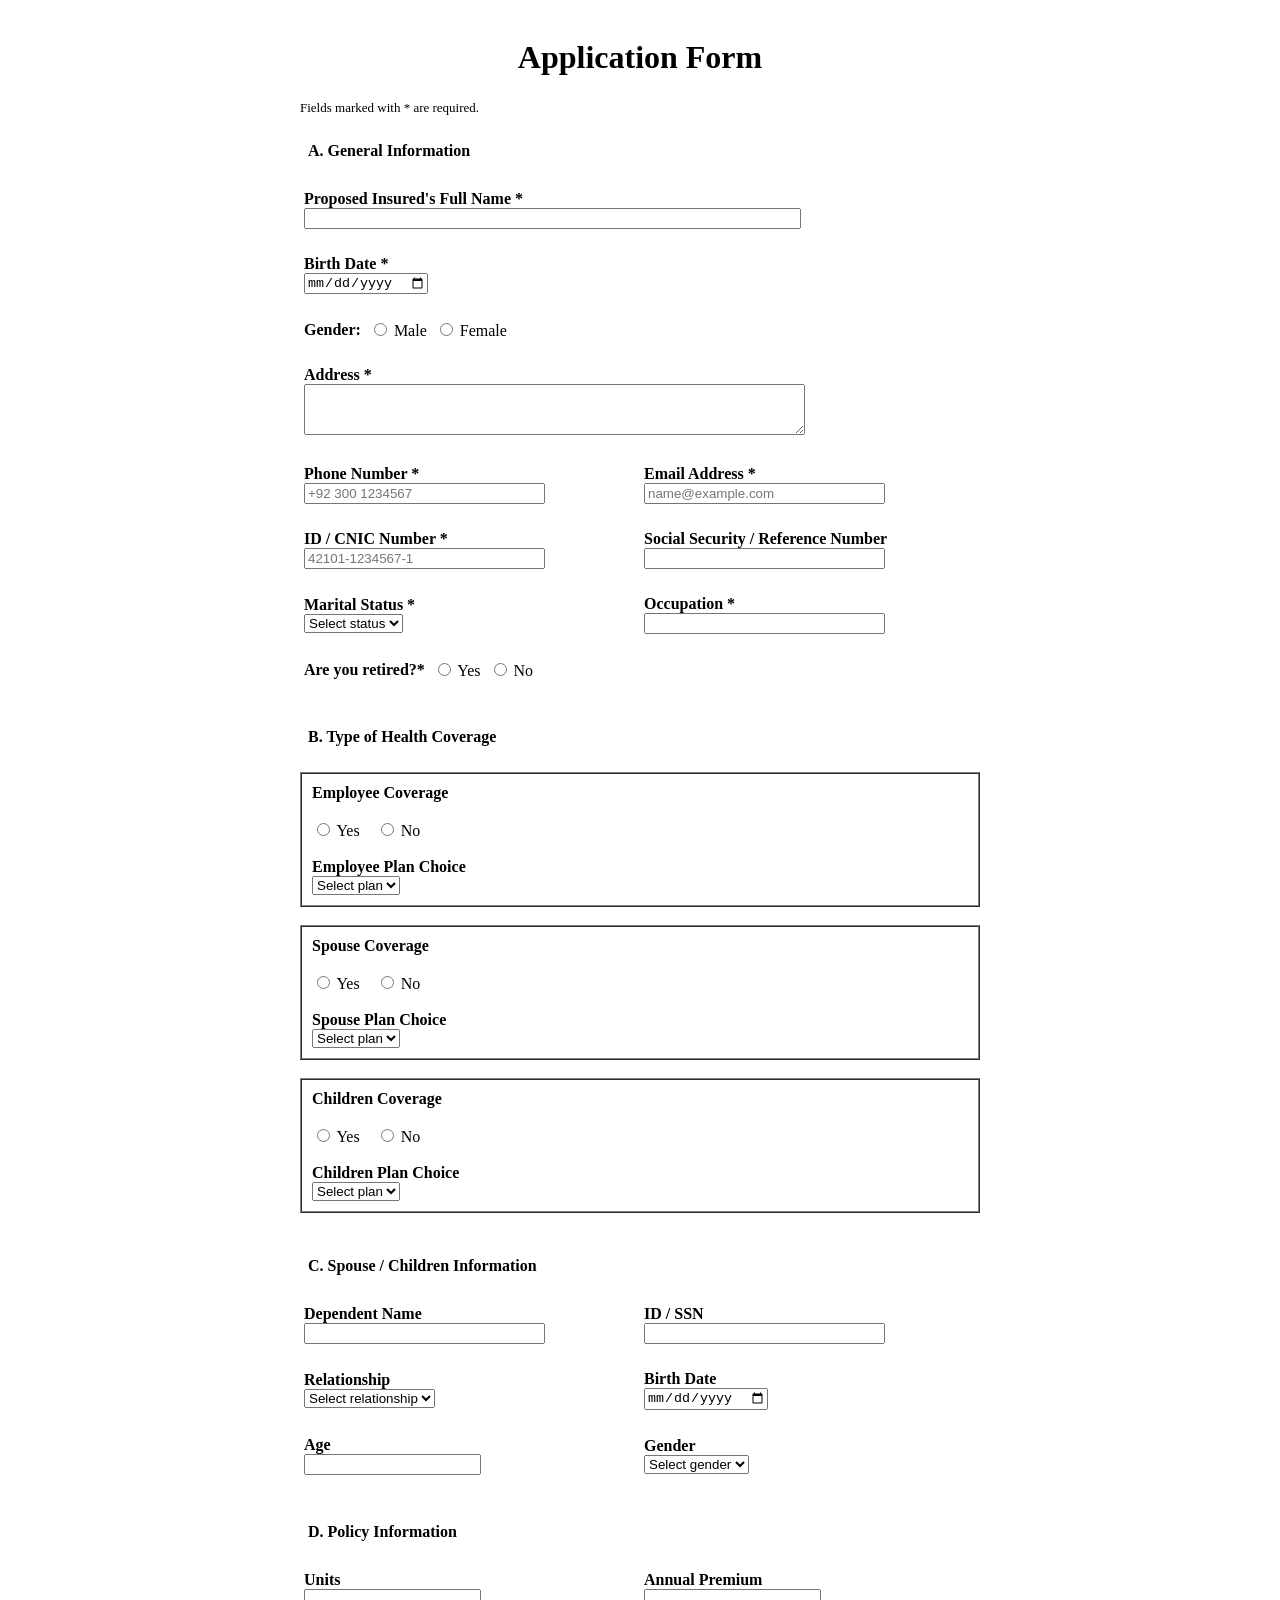
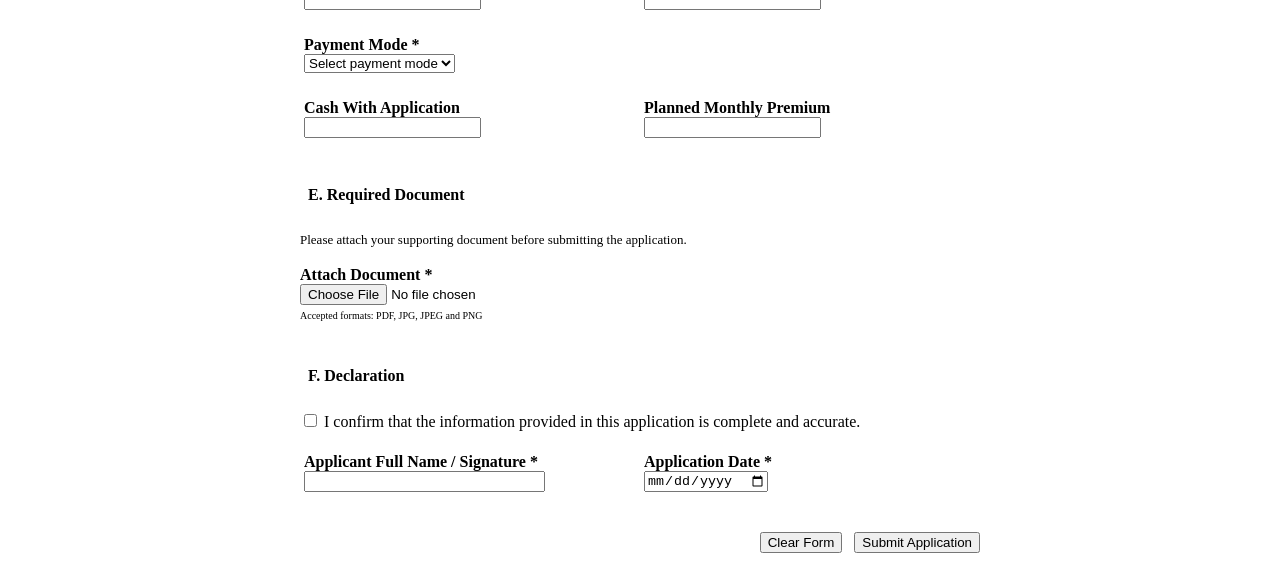
==== commit d9423906: "Add index.html" ====
--- a/index.html
+++ b/index.html
@@ -1,188 +1,320 @@
-
-<!DOCTYPE html>
-<html>
-<head>
-<meta charset="utf-8">
-<title>My Periodic Table</title>
-</head>
-
-<body bgcolor="white">
-
-<center>
-
-<h1>My Periodic Table</h1>
-
-<table border="1" cellpadding="6" cellspacing="0">
-
-<!-- period 1 -->
-<tr>
-<td align="center" width="50"><font size="2">1</font><br><b>H</b></td>
-<td colspan="16"></td>
-<td align="center" width="50"><font size="2">2</font><br><b>He</b></td>
-</tr>
-
-<!-- period 2 -->
-<tr>
-<td align="center" width="50"><font size="2">3</font><br><b>Li</b></td>
-<td align="center" width="50"><font size="2">4</font><br><b>Be</b></td>
-<td colspan="10"></td>
-<td align="center" width="50"><font size="2">5</font><br><b>B</b></td>
-<td align="center" width="50"><font size="2">6</font><br><b>C</b></td>
-<td align="center" width="50"><font size="2">7</font><br><b>N</b></td>
-<td align="center" width="50"><font size="2">8</font><br><b>O</b></td>
-<td align="center" width="50"><font size="2">9</font><br><b>F</b></td>
-<td align="center" width="50"><font size="2">10</font><br><b>Ne</b></td>
-</tr>
-
-<!-- period 3 -->
-<tr>
-<td align="center" width="50"><font size="2">11</font><br><b>Na</b></td>
-<td align="center" width="50"><font size="2">12</font><br><b>Mg</b></td>
-<td colspan="10"></td>
-<td align="center" width="50"><font size="2">13</font><br><b>Al</b></td>
-<td align="center" width="50"><font size="2">14</font><br><b>Si</b></td>
-<td align="center" width="50"><font size="2">15</font><br><b>P</b></td>
-<td align="center" width="50"><font size="2">16</font><br><b>S</b></td>
-<td align="center" width="50"><font size="2">17</font><br><b>Cl</b></td>
-<td align="center" width="50"><font size="2">18</font><br><b>Ar</b></td>
-</tr>
-
-<!-- period 4 -->
-<tr>
-<td align="center" width="50"><font size="2">19</font><br><b>K</b></td>
-<td align="center" width="50"><font size="2">20</font><br><b>Ca</b></td>
-<td align="center" width="50"><font size="2">21</font><br><b>Sc</b></td>
-<td align="center" width="50"><font size="2">22</font><br><b>Ti</b></td>
-<td align="center" width="50"><font size="2">23</font><br><b>V</b></td>
-<td align="center" width="50"><font size="2">24</font><br><b>Cr</b></td>
-<td align="center" width="50"><font size="2">25</font><br><b>Mn</b></td>
-<td align="center" width="50"><font size="2">26</font><br><b>Fe</b></td>
-<td align="center" width="50"><font size="2">27</font><br><b>Co</b></td>
-<td align="center" width="50"><font size="2">28</font><br><b>Ni</b></td>
-<td align="center" width="50"><font size="2">29</font><br><b>Cu</b></td>
-<td align="center" width="50"><font size="2">30</font><br><b>Zn</b></td>
-<td align="center" width="50"><font size="2">31</font><br><b>Ga</b></td>
-<td align="center" width="50"><font size="2">32</font><br><b>Ge</b></td>
-<td align="center" width="50"><font size="2">33</font><br><b>As</b></td>
-<td align="center" width="50"><font size="2">34</font><br><b>Se</b></td>
-<td align="center" width="50"><font size="2">35</font><br><b>Br</b></td>
-<td align="center" width="50"><font size="2">36</font><br><b>Kr</b></td>
-</tr>
-
-<!-- period 5 -->
-<tr>
-<td align="center" width="50"><font size="2">37</font><br><b>Rb</b></td>
-<td align="center" width="50"><font size="2">38</font><br><b>Sr</b></td>
-<td align="center" width="50"><font size="2">39</font><br><b>Y</b></td>
-<td align="center" width="50"><font size="2">40</font><br><b>Zr</b></td>
-<td align="center" width="50"><font size="2">41</font><br><b>Nb</b></td>
-<td align="center" width="50"><font size="2">42</font><br><b>Mo</b></td>
-<td align="center" width="50"><font size="2">43</font><br><b>Tc</b></td>
-<td align="center" width="50"><font size="2">44</font><br><b>Ru</b></td>
-<td align="center" width="50"><font size="2">45</font><br><b>Rh</b></td>
-<td align="center" width="50"><font size="2">46</font><br><b>Pd</b></td>
-<td align="center" width="50"><font size="2">47</font><br><b>Ag</b></td>
-<td align="center" width="50"><font size="2">48</font><br><b>Cd</b></td>
-<td align="center" width="50"><font size="2">49</font><br><b>In</b></td>
-<td align="center" width="50"><font size="2">50</font><br><b>Sn</b></td>
-<td align="center" width="50"><font size="2">51</font><br><b>Sb</b></td>
-<td align="center" width="50"><font size="2">52</font><br><b>Te</b></td>
-<td align="center" width="50"><font size="2">53</font><br><b>I</b></td>
-<td align="center" width="50"><font size="2">54</font><br><b>Xe</b></td>
-</tr>
-
-<!-- period 6 -->
-<tr>
-<td align="center" width="50"><font size="2">55</font><br><b>Cs</b></td>
-<td align="center" width="50"><font size="2">56</font><br><b>Ba</b></td>
-<td align="center"><font size="2">57-71</font></td>
-<td align="center" width="50"><font size="2">72</font><br><b>Hf</b></td>
-<td align="center" width="50"><font size="2">73</font><br><b>Ta</b></td>
-<td align="center" width="50"><font size="2">74</font><br><b>W</b></td>
-<td align="center" width="50"><font size="2">75</font><br><b>Re</b></td>
-<td align="center" width="50"><font size="2">76</font><br><b>Os</b></td>
-<td align="center" width="50"><font size="2">77</font><br><b>Ir</b></td>
-<td align="center" width="50"><font size="2">78</font><br><b>Pt</b></td>
-<td align="center" width="50"><font size="2">79</font><br><b>Au</b></td>
-<td align="center" width="50"><font size="2">80</font><br><b>Hg</b></td>
-<td align="center" width="50"><font size="2">81</font><br><b>Tl</b></td>
-<td align="center" width="50"><font size="2">82</font><br><b>Pb</b></td>
-<td align="center" width="50"><font size="2">83</font><br><b>Bi</b></td>
-<td align="center" width="50"><font size="2">84</font><br><b>Po</b></td>
-<td align="center" width="50"><font size="2">85</font><br><b>At</b></td>
-<td align="center" width="50"><font size="2">86</font><br><b>Rn</b></td>
-</tr>
-
-<!-- period 7 -->
-<tr>
-<td align="center" width="50"><font size="2">87</font><br><b>Fr</b></td>
-<td align="center" width="50"><font size="2">88</font><br><b>Ra</b></td>
-<td align="center"><font size="2">89-103</font></td>
-<td align="center" width="50"><font size="2">104</font><br><b>Rf</b></td>
-<td align="center" width="50"><font size="2">105</font><br><b>Db</b></td>
-<td align="center" width="50"><font size="2">106</font><br><b>Sg</b></td>
-<td align="center" width="50"><font size="2">107</font><br><b>Bh</b></td>
-<td align="center" width="50"><font size="2">108</font><br><b>Hs</b></td>
-<td align="center" width="50"><font size="2">109</font><br><b>Mt</b></td>
-<td align="center" width="50"><font size="2">110</font><br><b>Ds</b></td>
-<td align="center" width="50"><font size="2">111</font><br><b>Rg</b></td>
-<td align="center" width="50"><font size="2">112</font><br><b>Cn</b></td>
-<td align="center" width="50"><font size="2">113</font><br><b>Nh</b></td>
-<td align="center" width="50"><font size="2">114</font><br><b>Fl</b></td>
-<td align="center" width="50"><font size="2">115</font><br><b>Mc</b></td>
-<td align="center" width="50"><font size="2">116</font><br><b>Lv</b></td>
-<td align="center" width="50"><font size="2">117</font><br><b>Ts</b></td>
-<td align="center" width="50"><font size="2">118</font><br><b>Og</b></td>
-</tr>
-
-<!-- little gap -->
-<tr><td colspan="18" height="20"></td></tr>
-
-<!-- lanthanides -->
-<tr>
-<td colspan="3"></td>
-<td align="center" width="50"><font size="2">57</font><br><b>La</b></td>
-<td align="center" width="50"><font size="2">58</font><br><b>Ce</b></td>
-<td align="center" width="50"><font size="2">59</font><br><b>Pr</b></td>
-<td align="center" width="50"><font size="2">60</font><br><b>Nd</b></td>
-<td align="center" width="50"><font size="2">61</font><br><b>Pm</b></td>
-<td align="center" width="50"><font size="2">62</font><br><b>Sm</b></td>
-<td align="center" width="50"><font size="2">63</font><br><b>Eu</b></td>
-<td align="center" width="50"><font size="2">64</font><br><b>Gd</b></td>
-<td align="center" width="50"><font size="2">65</font><br><b>Tb</b></td>
-<td align="center" width="50"><font size="2">66</font><br><b>Dy</b></td>
-<td align="center" width="50"><font size="2">67</font><br><b>Ho</b></td>
-<td align="center" width="50"><font size="2">68</font><br><b>Er</b></td>
-<td align="center" width="50"><font size="2">69</font><br><b>Tm</b></td>
-<td align="center" width="50"><font size="2">70</font><br><b>Yb</b></td>
-<td align="center" width="50"><font size="2">71</font><br><b>Lu</b></td>
-</tr>
-
-<!-- actinides -->
-<tr>
-<td colspan="3"></td>
-<td align="center" width="50"><font size="2">89</font><br><b>Ac</b></td>
-<td align="center" width="50"><font size="2">90</font><br><b>Th</b></td>
-<td align="center" width="50"><font size="2">91</font><br><b>Pa</b></td>
-<td align="center" width="50"><font size="2">92</font><br><b>U</b></td>
-<td align="center" width="50"><font size="2">93</font><br><b>Np</b></td>
-<td align="center" width="50"><font size="2">94</font><br><b>Pu</b></td>
-<td align="center" width="50"><font size="2">95</font><br><b>Am</b></td>
-<td align="center" width="50"><font size="2">96</font><br><b>Cm</b></td>
-<td align="center" width="50"><font size="2">97</font><br><b>Bk</b></td>
-<td align="center" width="50"><font size="2">98</font><br><b>Cf</b></td>
-<td align="center" width="50"><font size="2">99</font><br><b>Es</b></td>
-<td align="center" width="50"><font size="2">100</font><br><b>Fm</b></td>
-<td align="center" width="50"><font size="2">101</font><br><b>Md</b></td>
-<td align="center" width="50"><font size="2">102</font><br><b>No</b></td>
-<td align="center" width="50"><font size="2">103</font><br><b>Lr</b></td>
-</tr>
-
-</table>
-
-
-
-</center>
-
-</body>
-</html>
+<!DOCTYPE html>
+<html>
+<head>
+<title>Application Form</title>
+</head>
+<body>
+
+<table align="center" width="700" border="0" cellpadding="10" cellspacing="0">
+<tr><td>
+
+<table width="100%" border="0" cellpadding="0" cellspacing="0">
+<tr><td align="center"><h1>Application Form</h1></td></tr>
+<tr><td><font size="2">Fields marked with * are required.</font></td></tr>
+</table>
+
+<br>
+
+<!-- A. General Information -->
+<table width="100%" border="0" cellpadding="8" cellspacing="0">
+<tr><td><b>A. General Information</b></td></tr>
+</table>
+<br>
+
+<table width="100%" border="0" cellpadding="4" cellspacing="0">
+<tr>
+<td width="100%">
+<b>Proposed Insured's Full Name *</b><br>
+<input type="text" name="fullname" required size="60">
+</td>
+</tr>
+</table>
+<br>
+
+<table width="100%" border="0" cellpadding="4" cellspacing="0">
+<tr>
+<td width="50%">
+<b>Birth Date *</b><br>
+<input type="date" name="birthdate" required>
+</td>
+</tr>
+</table>
+<br>
+
+<table border="0" cellpadding="4" cellspacing="0">
+<tr>
+<td><b>Gender:</b></td>
+<td><input type="radio" name="gender"> Male</td>
+<td><input type="radio" name="gender"> Female</td>
+</tr>
+</table>
+<br>
+
+<table width="100%" border="0" cellpadding="4" cellspacing="0">
+<tr>
+<td>
+<b>Address *</b><br>
+<textarea name="address" rows="3" cols="60" required></textarea>
+</td>
+</tr>
+</table>
+<br>
+
+<table width="100%" border="0" cellpadding="4" cellspacing="0">
+<tr>
+<td width="50%">
+<b>Phone Number *</b><br>
+<input type="tel" name="phone" placeholder="+92 300 1234567" required size="28">
+</td>
+<td width="50%">
+<b>Email Address *</b><br>
+<input type="email" name="email" placeholder="name@example.com" required size="28">
+</td>
+</tr>
+</table>
+<br>
+
+<table width="100%" border="0" cellpadding="4" cellspacing="0">
+<tr>
+<td width="50%">
+<b>ID / CNIC Number *</b><br>
+<input type="text" name="cnic" placeholder="42101-1234567-1" required size="28">
+</td>
+<td width="50%">
+<b>Social Security / Reference Number</b><br>
+<input type="text" name="ssn" size="28">
+</td>
+</tr>
+</table>
+<br>
+
+<table width="100%" border="0" cellpadding="4" cellspacing="0">
+<tr>
+<td width="50%">
+<b>Marital Status *</b><br>
+<select name="marital" required>
+<option>Select status</option>
+<option>Single</option>
+<option>Married</option>
+<option>Divorced</option>
+<option>Widowed</option>
+</select>
+</td>
+<td width="50%">
+<b>Occupation *</b><br>
+<input type="text" name="occupation" required size="28">
+</td>
+</tr>
+</table>
+<br>
+
+<table border="0" cellpadding="4" cellspacing="0">
+<tr>
+<td><b>Are you retired?*</b></td>
+<td><input type="radio" name="retired" required> Yes</td>
+<td><input type="radio" name="retired" required> No</td>
+</tr>
+</table>
+<br><br>
+
+<!-- B. Type of Health Coverage -->
+<table width="100%" border="0" cellpadding="8" cellspacing="0">
+<tr><td><b>B. Type of Health Coverage</b></td></tr>
+</table>
+<br>
+
+<table width="100%" border="1" cellpadding="10" cellspacing="0">
+<tr><td>
+<b>Employee Coverage</b><br><br>
+<input type="radio" name="emp_coverage"> Yes &nbsp;&nbsp; <input type="radio" name="emp_coverage"> No<br><br>
+<b>Employee Plan Choice</b><br>
+<select name="emp_plan">
+<option>Select plan</option>
+</select>
+</td></tr>
+</table>
+<br>
+
+<table width="100%" border="1" cellpadding="10" cellspacing="0">
+<tr><td>
+<b>Spouse Coverage</b><br><br>
+<input type="radio" name="spouse_coverage"> Yes &nbsp;&nbsp; <input type="radio" name="spouse_coverage"> No<br><br>
+<b>Spouse Plan Choice</b><br>
+<select name="spouse_plan">
+<option>Select plan</option>
+</select>
+</td></tr>
+</table>
+<br>
+
+<table width="100%" border="1" cellpadding="10" cellspacing="0">
+<tr><td>
+<b>Children Coverage</b><br><br>
+<input type="radio" name="children_coverage"> Yes &nbsp;&nbsp; <input type="radio" name="children_coverage"> No<br><br>
+<b>Children Plan Choice</b><br>
+<select name="children_plan">
+<option>Select plan</option>
+</select>
+</td></tr>
+</table>
+<br><br>
+
+<!-- C. Spouse / Children Information -->
+<table width="100%" border="0" cellpadding="8" cellspacing="0">
+<tr><td><b>C. Spouse / Children Information</b></td></tr>
+</table>
+<br>
+
+<table width="100%" border="0" cellpadding="4" cellspacing="0">
+<tr>
+<td width="50%">
+<b>Dependent Name</b><br>
+<input type="text" name="dep_name" size="28">
+</td>
+<td width="50%">
+<b>ID / SSN</b><br>
+<input type="text" name="dep_ssn" size="28">
+</td>
+</tr>
+</table>
+<br>
+
+<table width="100%" border="0" cellpadding="4" cellspacing="0">
+<tr>
+<td width="50%">
+<b>Relationship</b><br>
+<select name="relationship">
+<option>Select relationship</option>
+<option>Spouse</option>
+<option>Son</option>
+<option>Daughter</option>
+</select>
+</td>
+<td width="50%">
+<b>Birth Date</b><br>
+<input type="date" name="dep_birthdate">
+</td>
+</tr>
+</table>
+<br>
+
+<table width="100%" border="0" cellpadding="4" cellspacing="0">
+<tr>
+<td width="50%">
+<b>Age</b><br>
+<input type="number" name="dep_age" size="10">
+</td>
+<td width="50%">
+<b>Gender</b><br>
+<select name="dep_gender">
+<option>Select gender</option>
+<option>Male</option>
+<option>Female</option>
+</select>
+</td>
+</tr>
+</table>
+<br><br>
+
+<!-- D. Policy Information -->
+<table width="100%" border="0" cellpadding="8" cellspacing="0">
+<tr><td><b>D. Policy Information</b></td></tr>
+</table>
+<br>
+
+<table width="100%" border="0" cellpadding="4" cellspacing="0">
+<tr>
+<td width="50%">
+<b>Units</b><br>
+<input type="number" name="units" size="15">
+</td>
+<td width="50%">
+<b>Annual Premium</b><br>
+<input type="text" name="annual_premium" size="20">
+</td>
+</tr>
+</table>
+<br>
+
+<table width="100%" border="0" cellpadding="4" cellspacing="0">
+<tr>
+<td>
+<b>Payment Mode *</b><br>
+<select name="payment_mode" required>
+<option>Select payment mode</option>
+<option>Monthly</option>
+<option>Quarterly</option>
+<option>Annually</option>
+</select>
+</td>
+</tr>
+</table>
+<br>
+
+<table width="100%" border="0" cellpadding="4" cellspacing="0">
+<tr>
+<td width="50%">
+<b>Cash With Application</b><br>
+<input type="text" name="cash_with_app" size="20">
+</td>
+<td width="50%">
+<b>Planned Monthly Premium</b><br>
+<input type="text" name="planned_premium" size="20">
+</td>
+</tr>
+</table>
+<br><br>
+
+<!-- E. Required Document -->
+<table width="100%" border="0" cellpadding="8" cellspacing="0">
+<tr><td><b>E. Required Document</b></td></tr>
+</table>
+<br>
+
+<font size="2">Please attach your supporting document before submitting the application.</font>
+<br><br>
+
+<b>Attach Document *</b><br>
+<input type="file" name="document" accept=".pdf,.jpg,.jpeg,.png" required>
+<br>
+<font size="1">Accepted formats: PDF, JPG, JPEG and PNG</font>
+<br><br><br>
+
+<!-- F. Declaration -->
+<table width="100%" border="0" cellpadding="8" cellspacing="0">
+<tr><td><b>F. Declaration</b></td></tr>
+</table>
+<br>
+
+<input type="checkbox" name="confirm" required> I confirm that the information provided in this application is complete and accurate.
+<br><br>
+
+<table width="100%" border="0" cellpadding="4" cellspacing="0">
+<tr>
+<td width="50%">
+<b>Applicant Full Name / Signature *</b><br>
+<input type="text" name="signature" required size="28">
+</td>
+<td width="50%">
+<b>Application Date *</b><br>
+<input type="date" name="app_date" required>
+</td>
+</tr>
+</table>
+<br><br>
+
+<table width="100%" border="0" cellpadding="0" cellspacing="0">
+<tr>
+<td align="right">
+<input type="reset" value="Clear Form">
+&nbsp;
+<input type="submit" value="Submit Application">
+</td>
+</tr>
+</table>
+
+</td></tr>
+</table>
+
+</body>
+</html>
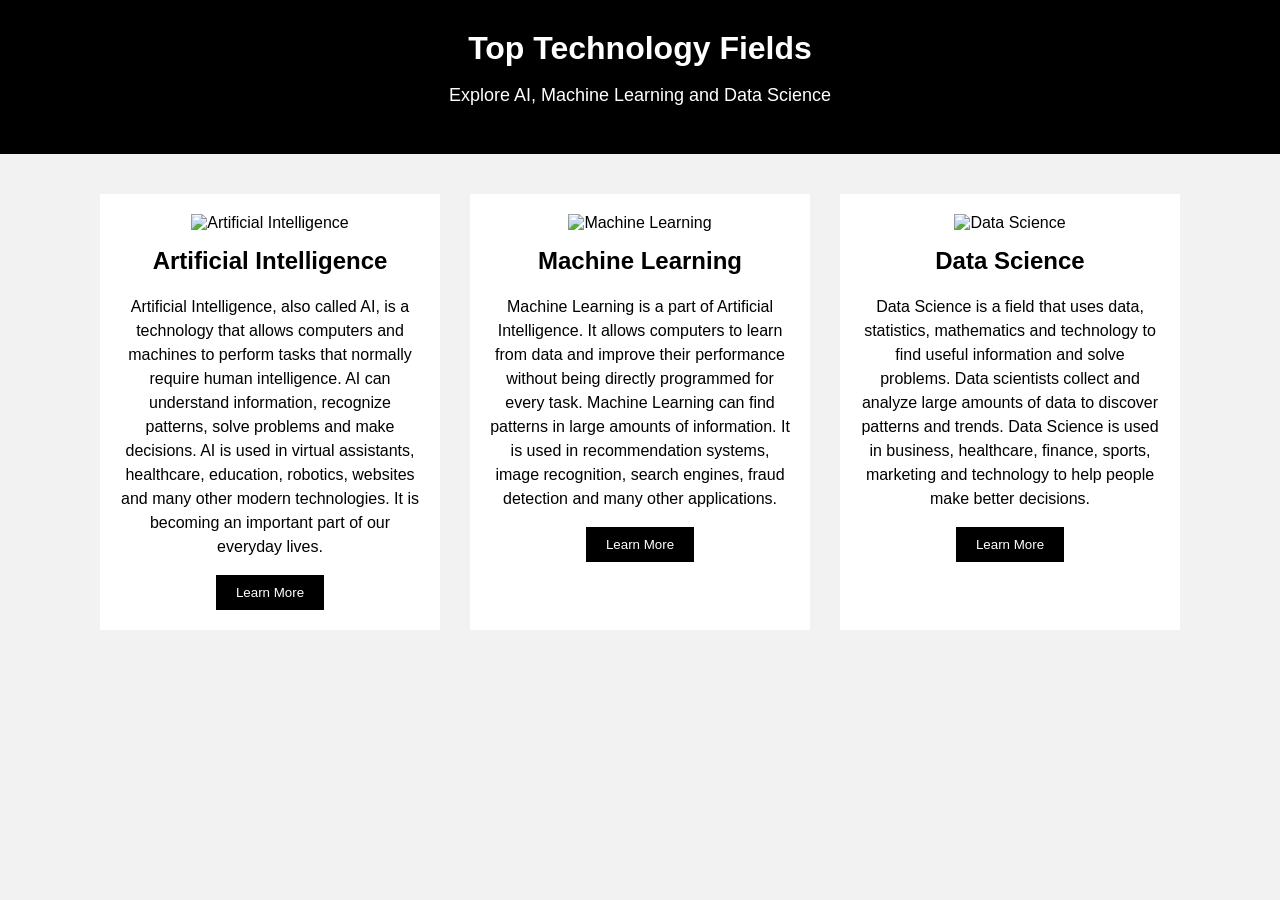
==== commit 4f175bdb: "Initial commit" ====
--- a/index.html
+++ b/index.html
@@ -1,320 +1,86 @@
 <!DOCTYPE html>
 <html>
 <head>
-<title>Application Form</title>
+    <title>Top Technology Fields</title>
+    <link rel="stylesheet" href="style.css">
 </head>
+
 <body>
 
-<table align="center" width="700" border="0" cellpadding="10" cellspacing="0">
-<tr><td>
+    <header>
+        <h1>Top Technology Fields</h1>
+        <p>Explore AI, Machine Learning and Data Science</p>
+    </header>
 
-<table width="100%" border="0" cellpadding="0" cellspacing="0">
-<tr><td align="center"><h1>Application Form</h1></td></tr>
-<tr><td><font size="2">Fields marked with * are required.</font></td></tr>
-</table>
+    <section class="cards">
 
-<br>
 
-<!-- A. General Information -->
-<table width="100%" border="0" cellpadding="8" cellspacing="0">
-<tr><td><b>A. General Information</b></td></tr>
-</table>
-<br>
+        <div class="card">
 
-<table width="100%" border="0" cellpadding="4" cellspacing="0">
-<tr>
-<td width="100%">
-<b>Proposed Insured's Full Name *</b><br>
-<input type="text" name="fullname" required size="60">
-</td>
-</tr>
-</table>
-<br>
+            <img src="https://itchronicles.com/wp-content/uploads/2020/11/where-is-ai-used.jpg" alt="Artificial Intelligence">
 
-<table width="100%" border="0" cellpadding="4" cellspacing="0">
-<tr>
-<td width="50%">
-<b>Birth Date *</b><br>
-<input type="date" name="birthdate" required>
-</td>
-</tr>
-</table>
-<br>
+            <h2>Artificial Intelligence</h2>
 
-<table border="0" cellpadding="4" cellspacing="0">
-<tr>
-<td><b>Gender:</b></td>
-<td><input type="radio" name="gender"> Male</td>
-<td><input type="radio" name="gender"> Female</td>
-</tr>
-</table>
-<br>
+            <p>
+                Artificial Intelligence, also called AI, is a technology
+                that allows computers and machines to perform tasks that
+                normally require human intelligence. AI can understand
+                information, recognize patterns, solve problems and make
+                decisions. AI is used in virtual assistants, healthcare,
+                education, robotics, websites and many other modern
+                technologies. It is becoming an important part of our
+                everyday lives.
+            </p>
 
-<table width="100%" border="0" cellpadding="4" cellspacing="0">
-<tr>
-<td>
-<b>Address *</b><br>
-<textarea name="address" rows="3" cols="60" required></textarea>
-</td>
-</tr>
-</table>
-<br>
+            <button>Learn More</button>
 
-<table width="100%" border="0" cellpadding="4" cellspacing="0">
-<tr>
-<td width="50%">
-<b>Phone Number *</b><br>
-<input type="tel" name="phone" placeholder="+92 300 1234567" required size="28">
-</td>
-<td width="50%">
-<b>Email Address *</b><br>
-<input type="email" name="email" placeholder="name@example.com" required size="28">
-</td>
-</tr>
-</table>
-<br>
+        </div>
 
-<table width="100%" border="0" cellpadding="4" cellspacing="0">
-<tr>
-<td width="50%">
-<b>ID / CNIC Number *</b><br>
-<input type="text" name="cnic" placeholder="42101-1234567-1" required size="28">
-</td>
-<td width="50%">
-<b>Social Security / Reference Number</b><br>
-<input type="text" name="ssn" size="28">
-</td>
-</tr>
-</table>
-<br>
 
-<table width="100%" border="0" cellpadding="4" cellspacing="0">
-<tr>
-<td width="50%">
-<b>Marital Status *</b><br>
-<select name="marital" required>
-<option>Select status</option>
-<option>Single</option>
-<option>Married</option>
-<option>Divorced</option>
-<option>Widowed</option>
-</select>
-</td>
-<td width="50%">
-<b>Occupation *</b><br>
-<input type="text" name="occupation" required size="28">
-</td>
-</tr>
-</table>
-<br>
+        
+        <div class="card">
 
-<table border="0" cellpadding="4" cellspacing="0">
-<tr>
-<td><b>Are you retired?*</b></td>
-<td><input type="radio" name="retired" required> Yes</td>
-<td><input type="radio" name="retired" required> No</td>
-</tr>
-</table>
-<br><br>
+            <img src="https://encrypted-tbn0.gstatic.com/images?q=tbn:ANd9GcR59m3CfpuSY1_0-3qIB30Xt4pPrcz6mqt6oP4NStstT6Yymakn3ebVhfoW&s=10" alt="Machine Learning">
 
-<!-- B. Type of Health Coverage -->
-<table width="100%" border="0" cellpadding="8" cellspacing="0">
-<tr><td><b>B. Type of Health Coverage</b></td></tr>
-</table>
-<br>
+            <h2>Machine Learning</h2>
 
-<table width="100%" border="1" cellpadding="10" cellspacing="0">
-<tr><td>
-<b>Employee Coverage</b><br><br>
-<input type="radio" name="emp_coverage"> Yes &nbsp;&nbsp; <input type="radio" name="emp_coverage"> No<br><br>
-<b>Employee Plan Choice</b><br>
-<select name="emp_plan">
-<option>Select plan</option>
-</select>
-</td></tr>
-</table>
-<br>
+            <p>
+                Machine Learning is a part of Artificial Intelligence.
+                It allows computers to learn from data and improve their
+                performance without being directly programmed for every
+                task. Machine Learning can find patterns in large amounts
+                of information. It is used in recommendation systems,
+                image recognition, search engines, fraud detection and
+                many other applications.
+            </p>
 
-<table width="100%" border="1" cellpadding="10" cellspacing="0">
-<tr><td>
-<b>Spouse Coverage</b><br><br>
-<input type="radio" name="spouse_coverage"> Yes &nbsp;&nbsp; <input type="radio" name="spouse_coverage"> No<br><br>
-<b>Spouse Plan Choice</b><br>
-<select name="spouse_plan">
-<option>Select plan</option>
-</select>
-</td></tr>
-</table>
-<br>
+            <button>Learn More</button>
 
-<table width="100%" border="1" cellpadding="10" cellspacing="0">
-<tr><td>
-<b>Children Coverage</b><br><br>
-<input type="radio" name="children_coverage"> Yes &nbsp;&nbsp; <input type="radio" name="children_coverage"> No<br><br>
-<b>Children Plan Choice</b><br>
-<select name="children_plan">
-<option>Select plan</option>
-</select>
-</td></tr>
-</table>
-<br><br>
+        </div>
 
-<!-- C. Spouse / Children Information -->
-<table width="100%" border="0" cellpadding="8" cellspacing="0">
-<tr><td><b>C. Spouse / Children Information</b></td></tr>
-</table>
-<br>
 
-<table width="100%" border="0" cellpadding="4" cellspacing="0">
-<tr>
-<td width="50%">
-<b>Dependent Name</b><br>
-<input type="text" name="dep_name" size="28">
-</td>
-<td width="50%">
-<b>ID / SSN</b><br>
-<input type="text" name="dep_ssn" size="28">
-</td>
-</tr>
-</table>
-<br>
+        
+        <div class="card">
 
-<table width="100%" border="0" cellpadding="4" cellspacing="0">
-<tr>
-<td width="50%">
-<b>Relationship</b><br>
-<select name="relationship">
-<option>Select relationship</option>
-<option>Spouse</option>
-<option>Son</option>
-<option>Daughter</option>
-</select>
-</td>
-<td width="50%">
-<b>Birth Date</b><br>
-<input type="date" name="dep_birthdate">
-</td>
-</tr>
-</table>
-<br>
+            <img src="https://www.fsm.ac.in/blog/wp-content/uploads/2022/07/FUqHEVVUsAAbZB0.jpg" alt="Data Science">
 
-<table width="100%" border="0" cellpadding="4" cellspacing="0">
-<tr>
-<td width="50%">
-<b>Age</b><br>
-<input type="number" name="dep_age" size="10">
-</td>
-<td width="50%">
-<b>Gender</b><br>
-<select name="dep_gender">
-<option>Select gender</option>
-<option>Male</option>
-<option>Female</option>
-</select>
-</td>
-</tr>
-</table>
-<br><br>
+            <h2>Data Science</h2>
 
-<!-- D. Policy Information -->
-<table width="100%" border="0" cellpadding="8" cellspacing="0">
-<tr><td><b>D. Policy Information</b></td></tr>
-</table>
-<br>
+            <p>
+                Data Science is a field that uses data, statistics,
+                mathematics and technology to find useful information
+                and solve problems. Data scientists collect and analyze
+                large amounts of data to discover patterns and trends.
+                Data Science is used in business, healthcare, finance,
+                sports, marketing and technology to help people make
+                better decisions.
+            </p>
 
-<table width="100%" border="0" cellpadding="4" cellspacing="0">
-<tr>
-<td width="50%">
-<b>Units</b><br>
-<input type="number" name="units" size="15">
-</td>
-<td width="50%">
-<b>Annual Premium</b><br>
-<input type="text" name="annual_premium" size="20">
-</td>
-</tr>
-</table>
-<br>
+            <button>Learn More</button>
 
-<table width="100%" border="0" cellpadding="4" cellspacing="0">
-<tr>
-<td>
-<b>Payment Mode *</b><br>
-<select name="payment_mode" required>
-<option>Select payment mode</option>
-<option>Monthly</option>
-<option>Quarterly</option>
-<option>Annually</option>
-</select>
-</td>
-</tr>
-</table>
-<br>
+        </div>
 
-<table width="100%" border="0" cellpadding="4" cellspacing="0">
-<tr>
-<td width="50%">
-<b>Cash With Application</b><br>
-<input type="text" name="cash_with_app" size="20">
-</td>
-<td width="50%">
-<b>Planned Monthly Premium</b><br>
-<input type="text" name="planned_premium" size="20">
-</td>
-</tr>
-</table>
-<br><br>
-
-<!-- E. Required Document -->
-<table width="100%" border="0" cellpadding="8" cellspacing="0">
-<tr><td><b>E. Required Document</b></td></tr>
-</table>
-<br>
-
-<font size="2">Please attach your supporting document before submitting the application.</font>
-<br><br>
-
-<b>Attach Document *</b><br>
-<input type="file" name="document" accept=".pdf,.jpg,.jpeg,.png" required>
-<br>
-<font size="1">Accepted formats: PDF, JPG, JPEG and PNG</font>
-<br><br><br>
-
-<!-- F. Declaration -->
-<table width="100%" border="0" cellpadding="8" cellspacing="0">
-<tr><td><b>F. Declaration</b></td></tr>
-</table>
-<br>
-
-<input type="checkbox" name="confirm" required> I confirm that the information provided in this application is complete and accurate.
-<br><br>
-
-<table width="100%" border="0" cellpadding="4" cellspacing="0">
-<tr>
-<td width="50%">
-<b>Applicant Full Name / Signature *</b><br>
-<input type="text" name="signature" required size="28">
-</td>
-<td width="50%">
-<b>Application Date *</b><br>
-<input type="date" name="app_date" required>
-</td>
-</tr>
-</table>
-<br><br>
-
-<table width="100%" border="0" cellpadding="0" cellspacing="0">
-<tr>
-<td align="right">
-<input type="reset" value="Clear Form">
-&nbsp;
-<input type="submit" value="Submit Application">
-</td>
-</tr>
-</table>
-
-</td></tr>
-</table>
+    </section>
 
 </body>
 </html>
--- a/style.css
+++ b/style.css
@@ -0,0 +1,76 @@
+body {
+    margin: 0;
+    font-family: Arial;
+    background-color: #f2f2f2;
+}
+
+
+/* Header */
+
+header {
+    text-align: center;
+    background-color: black;
+    color: white;
+    padding: 30px;
+}
+
+header h1 {
+    margin: 0;
+}
+
+header p {
+    font-size: 18px;
+}
+
+
+/* Cards */
+
+.cards {
+    display: flex;
+    justify-content: center;
+    gap: 30px;
+    padding: 40px;
+}
+
+
+/* Individual Card */
+
+.card {
+    background-color: white;
+    width: 300px;
+    padding: 20px;
+    text-align: center;
+}
+
+
+/* Images */
+
+.card img {
+    width: 100%;
+    height: 180px;
+    object-fit: cover;
+}
+
+
+/* Card Heading */
+
+.card h2 {
+    margin-top: 15px;
+}
+
+
+/* Card Paragraph */
+
+.card p {
+    line-height: 1.5;
+}
+
+
+/* Button */
+
+.card button {
+    background-color: black;
+    color: white;
+    padding: 10px 20px;
+    border: none;
+}
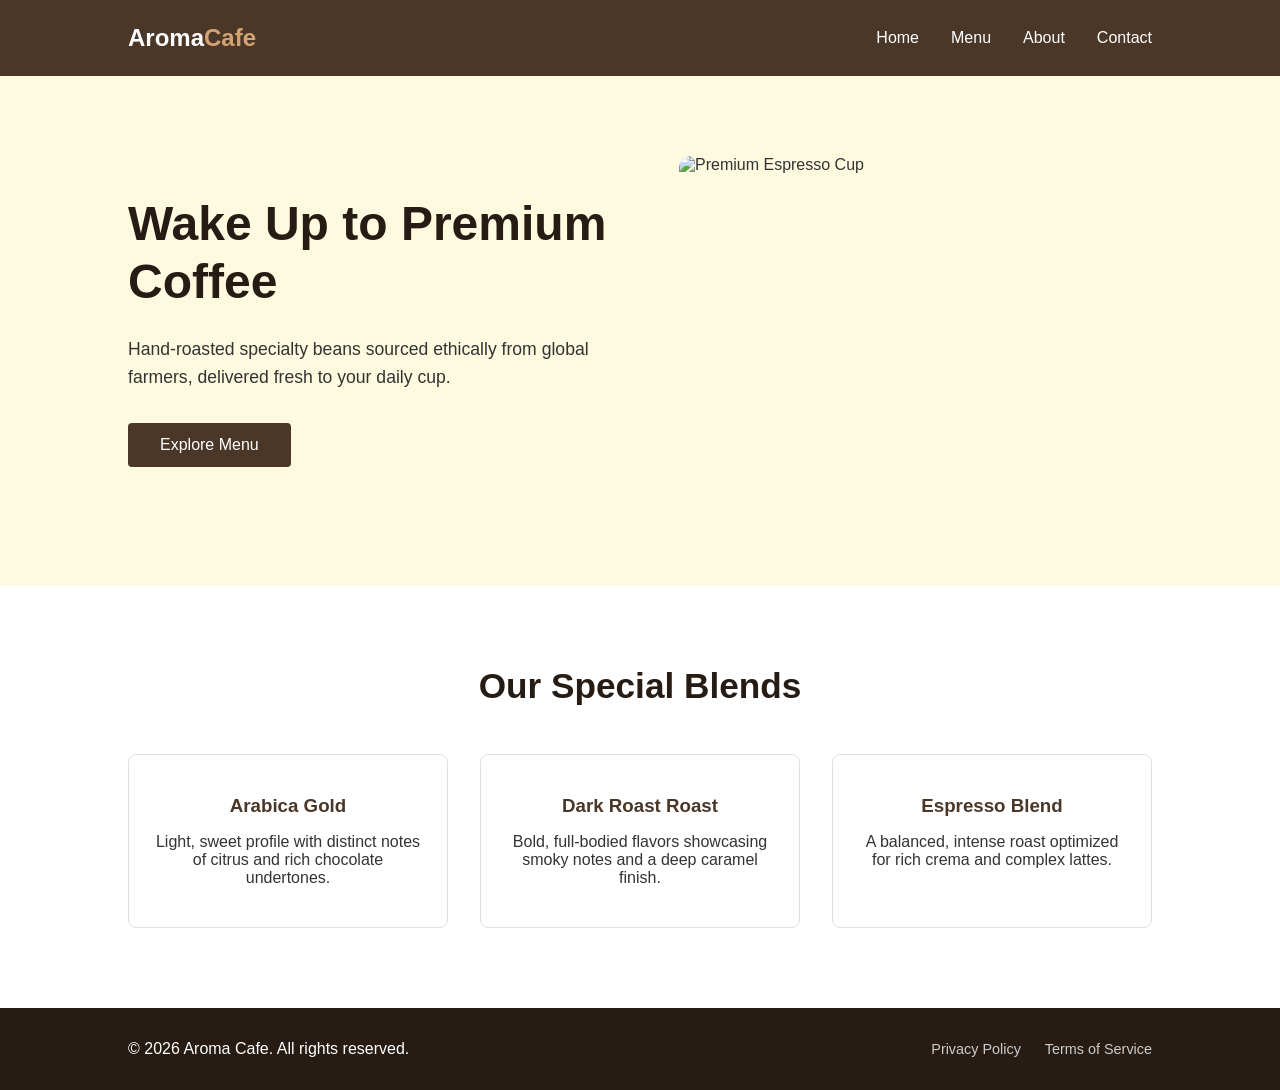
==== commit a2de8535: "Resolve merge conflicts" ====
--- a/index.html
+++ b/index.html
@@ -1,86 +1,66 @@
 <!DOCTYPE html>
-<html>
+<html lang="en">
 <head>
-    <title>Top Technology Fields</title>
-    <link rel="stylesheet" href="style.css">
+  <meta charset="UTF-8">
+  <meta name="viewport" content="width=device-width, initial-scale=1.0">
+  <title>Aroma Cafe | Premium Roasters</title>
+  <link rel="stylesheet" href="style.css">
 </head>
-
 <body>
 
-    <header>
-        <h1>Top Technology Fields</h1>
-        <p>Explore AI, Machine Learning and Data Science</p>
-    </header>
+  <!-- Header Navigation -->
+  <header class="navbar">
+    <div class="logo">Aroma<span>Cafe</span></div>
+    <nav class="nav-links">
+      <a href="#home">Home</a>
+      <a href="#menu">Menu</a>
+      <a href="#about">About</a>
+      <a href="#contact">Contact</a>
+    </nav>
+    <div class="nav-toggle">☰</div>
+  </header>
 
-    <section class="cards">
+  <!-- Hero Section -->
+  <section id="home" class="hero">
+    <div class="hero-content">
+      <h1>Wake Up to Premium Coffee</h1>
+      <p>Hand-roasted specialty beans sourced ethically from global farmers, delivered fresh to your daily cup.</p>
+      <button class="btn">Explore Menu</button>
+    </div>
+    <div class="hero-image">
+    <!-- Inside the <div class="hero-image"> container -->
+<img src="https://images.unsplash.com/photo-1541167760496-1628856ab772?q=80&w=1337&auto=format&fit=crop&ixlib=rb-4.1.0&ixid=M3wxMjA3fDB8MHxwaG90by1wYWdlfHx8fGVufDB8fHx8fA%3D%3D" alt="Premium Espresso Cup" class="hero-img-asset">
 
+    </div>
+  </section>
 
-        <div class="card">
+  <!-- Cards/Menu Feature Section -->
+  <section id="menu" class="features">
+    <h2>Our Special Blends</h2>
+    <div class="card-container">
+      <div class="card">
+        <h3>Arabica Gold</h3>
+        <p>Light, sweet profile with distinct notes of citrus and rich chocolate undertones.</p>
+      </div>
+      <div class="card">
+        <h3>Dark Roast Roast</h3>
+        <p>Bold, full-bodied flavors showcasing smoky notes and a deep caramel finish.</p>
+      </div>
+      <div class="card">
+        <h3>Espresso Blend</h3>
+        <p>A balanced, intense roast optimized for rich crema and complex lattes.</p>
+      </div>
+    </div>
+  </section>
 
-            <img src="https://itchronicles.com/wp-content/uploads/2020/11/where-is-ai-used.jpg" alt="Artificial Intelligence">
-
-            <h2>Artificial Intelligence</h2>
-
-            <p>
-                Artificial Intelligence, also called AI, is a technology
-                that allows computers and machines to perform tasks that
-                normally require human intelligence. AI can understand
-                information, recognize patterns, solve problems and make
-                decisions. AI is used in virtual assistants, healthcare,
-                education, robotics, websites and many other modern
-                technologies. It is becoming an important part of our
-                everyday lives.
-            </p>
-
-            <button>Learn More</button>
-
-        </div>
-
-
-        
-        <div class="card">
-
-            <img src="https://encrypted-tbn0.gstatic.com/images?q=tbn:ANd9GcR59m3CfpuSY1_0-3qIB30Xt4pPrcz6mqt6oP4NStstT6Yymakn3ebVhfoW&s=10" alt="Machine Learning">
-
-            <h2>Machine Learning</h2>
-
-            <p>
-                Machine Learning is a part of Artificial Intelligence.
-                It allows computers to learn from data and improve their
-                performance without being directly programmed for every
-                task. Machine Learning can find patterns in large amounts
-                of information. It is used in recommendation systems,
-                image recognition, search engines, fraud detection and
-                many other applications.
-            </p>
-
-            <button>Learn More</button>
-
-        </div>
-
-
-        
-        <div class="card">
-
-            <img src="https://www.fsm.ac.in/blog/wp-content/uploads/2022/07/FUqHEVVUsAAbZB0.jpg" alt="Data Science">
-
-            <h2>Data Science</h2>
-
-            <p>
-                Data Science is a field that uses data, statistics,
-                mathematics and technology to find useful information
-                and solve problems. Data scientists collect and analyze
-                large amounts of data to discover patterns and trends.
-                Data Science is used in business, healthcare, finance,
-                sports, marketing and technology to help people make
-                better decisions.
-            </p>
-
-            <button>Learn More</button>
-
-        </div>
-
-    </section>
+  <!-- Footer -->
+  <footer class="footer">
+    <p>&copy; 2026 Aroma Cafe. All rights reserved.</p>
+    <div class="footer-links">
+      <a href="#">Privacy Policy</a>
+      <a href="#">Terms of Service</a>
+    </div>
+  </footer>
 
 </body>
-</html>+</html>
--- a/style.css
+++ b/style.css
@@ -1,76 +1,226 @@
+/* --- Global Style Variables & Resets --- */
+:root {
+  --primary: #4a3728;
+  --accent: #d4a373;
+  --dark: #261c14;
+  --light: #fefae0;
+  --text: #333333;
+}
+
+* {
+  box-sizing: border-box;
+  margin: 0;
+  padding: 0;
+}
+
 body {
-    margin: 0;
-    font-family: Arial;
-    background-color: #f2f2f2;
-}
-
-
-/* Header */
-
-header {
+  font-family: 'Segoe UI', Tahoma, Geneva, Verdana, sans-serif;
+  color: var(--text);
+  background-color: #ffffff;
+  display: flex;
+  flex-direction: column;
+  min-height: 100vh;
+}
+
+/* --- Flexbox Navbar --- */
+.navbar {
+  display: flex;
+  justify-content: space-between;
+  align-items: center;
+  padding: 1.5rem 10%;
+  background-color: var(--primary);
+  color: white;
+  position: sticky;
+  top: 0;
+  z-index: 1000;
+}
+
+.logo {
+  font-size: 1.5rem;
+  font-weight: bold;
+}
+
+.logo span {
+  color: var(--accent);
+}
+
+.nav-links {
+  display: flex;
+  gap: 2rem;
+}
+
+.nav-links a {
+  color: white;
+  text-decoration: none;
+  font-weight: 500;
+  transition: color 0.3s;
+}
+
+.nav-links a:hover {
+  color: var(--accent);
+}
+
+.nav-toggle {
+  display: none;
+  font-size: 1.5rem;
+  cursor: pointer;
+}
+
+/* --- Flexbox Two-Column Hero Section --- */
+.hero {
+  display: flex;
+  align-items: center;
+  justify-content: space-between;
+  padding: 5rem 10%;
+  background-color: var(--light);
+  flex: 1;
+}
+
+.hero-content {
+  flex: 1;
+  padding-right: 2rem;
+}
+
+.hero-content h1 {
+  font-size: 3rem;
+  color: var(--dark);
+  margin-bottom: 1.5rem;
+  line-height: 1.2;
+}
+
+.hero-content p {
+  font-size: 1.1rem;
+  margin-bottom: 2rem;
+  line-height: 1.6;
+}
+
+.hero-image {
+  flex: 1;
+  display: flex;
+  justify-content: center;
+}
+
+.image-placeholder {
+  width: 100%;
+  max-width: 450px;
+  height: 350px;
+  background-color: var(--accent);
+  border-radius: 12px;
+}
+
+.hero-img-asset {
+  width: 100%;
+  max-width: 450px;
+  height: 350px;
+  object-fit: cover;
+  border-radius: 12px;
+}
+
+.btn {
+  background-color: var(--primary);
+  color: white;
+  padding: 0.8rem 2rem;
+  border: none;
+  border-radius: 4px;
+  font-size: 1rem;
+  cursor: pointer;
+  transition: background 0.3s;
+}
+
+.btn:hover {
+  background-color: var(--dark);
+}
+
+/* --- Flexbox Cards Layout --- */
+.features {
+  padding: 5rem 10%;
+  text-align: center;
+}
+
+.features h2 {
+  margin-bottom: 3rem;
+  color: var(--dark);
+  font-size: 2.2rem;
+}
+
+.card-container {
+  display: flex;
+  justify-content: space-between;
+  gap: 2rem;
+  flex-wrap: wrap;
+}
+
+.card {
+  flex: 1;
+  min-width: 280px;
+  padding: 2.5rem 1.5rem;
+  background: white;
+  border: 1px solid #e0e0e0;
+  border-radius: 8px;
+  transition: transform 0.3s, box-shadow 0.3s;
+}
+
+.card:hover {
+  transform: translateY(-5px);
+  box-shadow: 0 10px 20px rgba(0,0,0,0.05);
+}
+
+.card h3 {
+  margin-bottom: 1rem;
+  color: var(--primary);
+}
+
+/* --- Flexbox Footer --- */
+.footer {
+  margin-top: auto;
+  background-color: var(--dark);
+  color: white;
+  padding: 2rem 10%;
+  display: flex;
+  justify-content: space-between;
+  align-items: center;
+  flex-wrap: wrap;
+  gap: 1rem;
+}
+
+.footer-links {
+  display: flex;
+  gap: 1.5rem;
+}
+
+.footer-links a {
+  color: #ccc;
+  text-decoration: none;
+  font-size: 0.9rem;
+}
+
+/* --- Media Queries for Full Responsiveness --- */
+@media (max-width: 768px) {
+  .nav-links {
+    display: none; /* Can be paired with JavaScript toggle classes */
+  }
+  
+  .nav-toggle {
+    display: block;
+  }
+
+  .hero {
+    flex-direction: column;
     text-align: center;
-    background-color: black;
-    color: white;
-    padding: 30px;
-}
-
-header h1 {
-    margin: 0;
-}
-
-header p {
-    font-size: 18px;
-}
-
-
-/* Cards */
-
-.cards {
-    display: flex;
-    justify-content: center;
-    gap: 30px;
-    padding: 40px;
-}
-
-
-/* Individual Card */
-
-.card {
-    background-color: white;
-    width: 300px;
-    padding: 20px;
+    padding: 3rem 5%;
+  }
+
+  .hero-content {
+    padding-right: 0;
+    margin-bottom: 3rem;
+  }
+
+  .card-container {
+    flex-direction: column;
+  }
+  
+  .footer {
+    flex-direction: column;
     text-align: center;
-}
-
-
-/* Images */
-
-.card img {
-    width: 100%;
-    height: 180px;
-    object-fit: cover;
-}
-
-
-/* Card Heading */
-
-.card h2 {
-    margin-top: 15px;
-}
-
-
-/* Card Paragraph */
-
-.card p {
-    line-height: 1.5;
-}
-
-
-/* Button */
-
-.card button {
-    background-color: black;
-    color: white;
-    padding: 10px 20px;
-    border: none;
-}+  }
+}
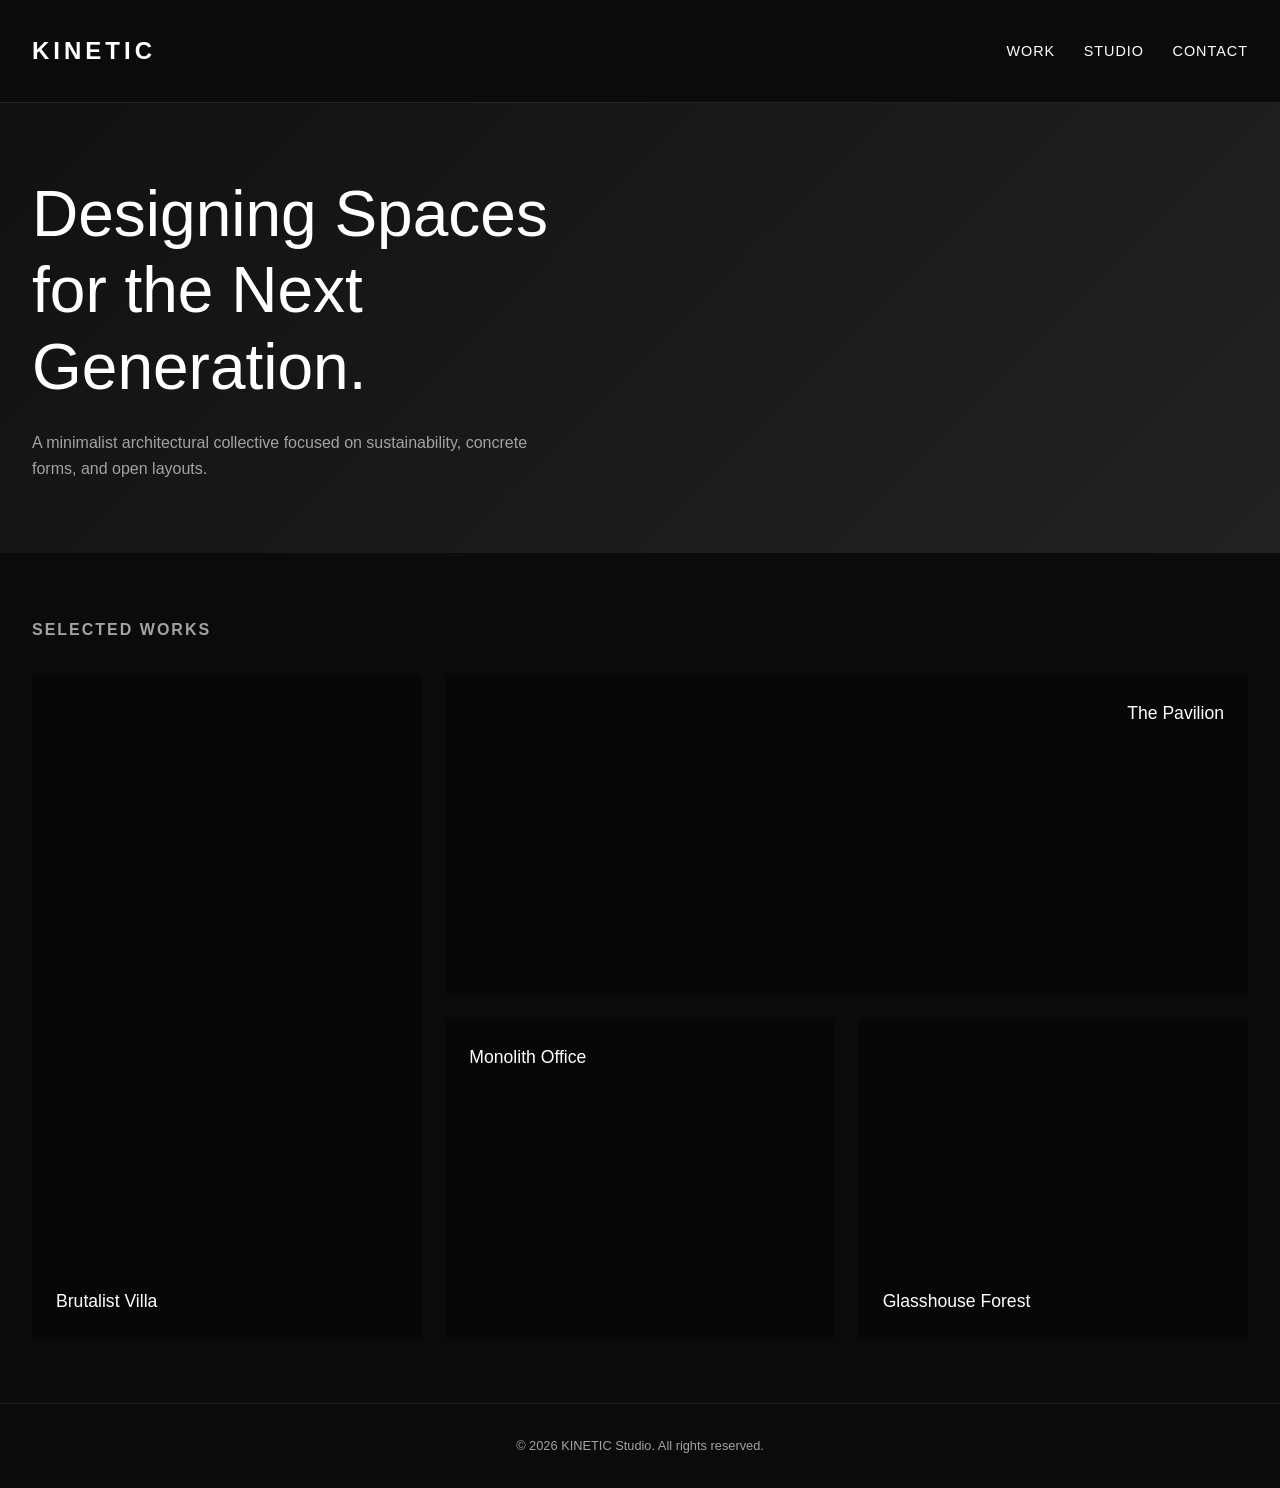
==== commit 316bbe85: "feat: complete modern css grid website" ====
--- a/index.html
+++ b/index.html
@@ -1,66 +1,68 @@
 <!DOCTYPE html>
 <html lang="en">
 <head>
-  <meta charset="UTF-8">
-  <meta name="viewport" content="width=device-width, initial-scale=1.0">
-  <title>Aroma Cafe | Premium Roasters</title>
-  <link rel="stylesheet" href="style.css">
+    <meta charset="UTF-8">
+    <meta name="viewport" content="width=device-width, initial-scale=1.0">
+    <title>KINETIC // Modern Architecture Studio</title>
+    <link rel="stylesheet" href="style.css">
 </head>
 <body>
 
-  <!-- Header Navigation -->
-  <header class="navbar">
-    <div class="logo">Aroma<span>Cafe</span></div>
-    <nav class="nav-links">
-      <a href="#home">Home</a>
-      <a href="#menu">Menu</a>
-      <a href="#about">About</a>
-      <a href="#contact">Contact</a>
-    </nav>
-    <div class="nav-toggle">☰</div>
-  </header>
+    <!-- Main Grid Wrapper -->
+    <div class="site-container">
+        
+        <!-- Header / Navigation -->
+        <header class="main-header">
+            <div class="logo">KINETIC</div>
+            <nav class="nav-links">
+                <a href="#work">Work</a>
+                <a href="#about">Studio</a>
+                <a href="#contact">Contact</a>
+            </nav>
+        </header>
 
-  <!-- Hero Section -->
-  <section id="home" class="hero">
-    <div class="hero-content">
-      <h1>Wake Up to Premium Coffee</h1>
-      <p>Hand-roasted specialty beans sourced ethically from global farmers, delivered fresh to your daily cup.</p>
-      <button class="btn">Explore Menu</button>
-    </div>
-    <div class="hero-image">
-    <!-- Inside the <div class="hero-image"> container -->
-<img src="https://images.unsplash.com/photo-1541167760496-1628856ab772?q=80&w=1337&auto=format&fit=crop&ixlib=rb-4.1.0&ixid=M3wxMjA3fDB8MHxwaG90by1wYWdlfHx8fGVufDB8fHx8fA%3D%3D" alt="Premium Espresso Cup" class="hero-img-asset">
+        <!-- Hero Section -->
+        <section class="hero-section">
+            <div class="hero-content">
+                <h1>Designing Spaces for the Next Generation.</h1>
+                <p>A minimalist architectural collective focused on sustainability, concrete forms, and open layouts.</p>
+            </div>
+        </section>
+
+        <!-- Project Grid -->
+        <main id="work" class="portfolio-section">
+            <h2 class="section-title">Selected Works</h2>
+            <div class="portfolio-grid">
+                
+                <!-- Image 1: Brutalist Villa (Default: Bottom-Left) -->
+                <div class="grid-item tall" style="background-image: url('https://images.unsplash.com/photo-1780324269570-2058961e78cc?w=600&auto=format&fit=crop&q=60');">
+                    <div class="item-overlay"><span>Brutalist Villa</span></div>
+                </div>
+                
+                <!-- Image 2: The Pavilion (Custom Position: Top-Right) -->
+                <div class="grid-item wide" style="background-image: url('https://media.istockphoto.com/id/2230286265/photo/modern-indoor-outdoor-living-entertainment-space-and-patio-under-a-pavilion-pergola-poolside.webp?a=1&b=1&s=612x612&w=0&k=20&c=TwrMsYxObWcA8JQt3hIQlp8A_HTihy5JDDCBnELnAVY=');">
+                    <div class="item-overlay pos-top-right"><span>The Pavilion</span></div>
+                </div>
+                
+                <!-- Image 3: Monolith Office (Custom Position: Center) -->
+                <div class="grid-item" style="background-image: url('https://plus.unsplash.com/premium_photo-1661914082480-4e9c89baa3be?w=600&auto=format&fit=crop&q=60');">
+                    <div class="item-overlay pos-center"><span>Monolith Office</span></div>
+                </div>
+                
+                <!-- Image 4: Glasshouse Forest (Default: Bottom-Left) -->
+                <div class="grid-item" style="background-image: url('https://media.gettyimages.com/id/2047224552/photo/footbridge-jewel-changi-singapore-airport-modern-architecture.jpg?s=612x612&w=0&k=20&c=T5XIbxMsChwE_1LB6hDoCtXM39yjbXYoLe2qMjIKi5U=');">
+                    <div class="item-overlay"><span>Glasshouse Forest</span></div>
+                </div>
+                
+            </div>
+        </main>
+
+        <!-- Footer -->
+        <footer id="contact" class="main-footer">
+            <p>&copy; 2026 KINETIC Studio. All rights reserved.</p>
+        </footer>
 
     </div>
-  </section>
-
-  <!-- Cards/Menu Feature Section -->
-  <section id="menu" class="features">
-    <h2>Our Special Blends</h2>
-    <div class="card-container">
-      <div class="card">
-        <h3>Arabica Gold</h3>
-        <p>Light, sweet profile with distinct notes of citrus and rich chocolate undertones.</p>
-      </div>
-      <div class="card">
-        <h3>Dark Roast Roast</h3>
-        <p>Bold, full-bodied flavors showcasing smoky notes and a deep caramel finish.</p>
-      </div>
-      <div class="card">
-        <h3>Espresso Blend</h3>
-        <p>A balanced, intense roast optimized for rich crema and complex lattes.</p>
-      </div>
-    </div>
-  </section>
-
-  <!-- Footer -->
-  <footer class="footer">
-    <p>&copy; 2026 Aroma Cafe. All rights reserved.</p>
-    <div class="footer-links">
-      <a href="#">Privacy Policy</a>
-      <a href="#">Terms of Service</a>
-    </div>
-  </footer>
 
 </body>
 </html>
--- a/style.css
+++ b/style.css
@@ -1,226 +1,180 @@
-/* --- Global Style Variables & Resets --- */
+/* Custom Reset & Variables */
 :root {
-  --primary: #4a3728;
-  --accent: #d4a373;
-  --dark: #261c14;
-  --light: #fefae0;
-  --text: #333333;
+  --bg-color: #0b0b0b;
+  --text-color: #ffffff;
+  --accent-color: #a3a3a3;
+  --card-bg: #161616;
 }
 
 * {
-  box-sizing: border-box;
   margin: 0;
   padding: 0;
+  box-sizing: border-box;
 }
 
 body {
-  font-family: 'Segoe UI', Tahoma, Geneva, Verdana, sans-serif;
-  color: var(--text);
-  background-color: #ffffff;
-  display: flex;
-  flex-direction: column;
+  font-family:
+    -apple-system, BlinkMacSystemFont, "Segoe UI", Roboto, Helvetica, Arial,
+    sans-serif;
+  background-color: var(--bg-color);
+  color: var(--text-color);
+  line-height: 1.6;
+}
+
+/* Master CSS Grid Container */
+.site-container {
+  display: grid;
+  grid-template-columns: 1fr;
+  grid-template-rows: auto auto auto auto;
   min-height: 100vh;
 }
 
-/* --- Flexbox Navbar --- */
-.navbar {
+/* Header Grid/Flex */
+.main-header {
   display: flex;
   justify-content: space-between;
   align-items: center;
-  padding: 1.5rem 10%;
-  background-color: var(--primary);
-  color: white;
-  position: sticky;
-  top: 0;
-  z-index: 1000;
+  padding: 2rem;
+  border-bottom: 1px solid #222;
 }
 
 .logo {
   font-size: 1.5rem;
-  font-weight: bold;
-}
-
-.logo span {
-  color: var(--accent);
-}
-
-.nav-links {
-  display: flex;
-  gap: 2rem;
+  font-weight: 800;
+  letter-spacing: 4px;
 }
 
 .nav-links a {
-  color: white;
+  color: var(--text-color);
   text-decoration: none;
-  font-weight: 500;
+  margin-left: 1.5rem;
+  font-size: 0.9rem;
+  text-transform: uppercase;
+  letter-spacing: 1px;
   transition: color 0.3s;
 }
 
 .nav-links a:hover {
-  color: var(--accent);
+  color: var(--accent-color);
 }
 
-.nav-toggle {
-  display: none;
-  font-size: 1.5rem;
-  cursor: pointer;
-}
-
-/* --- Flexbox Two-Column Hero Section --- */
-.hero {
-  display: flex;
+/* Hero Section using Grid Layout */
+.hero-section {
+  display: grid;
   align-items: center;
-  justify-content: space-between;
-  padding: 5rem 10%;
-  background-color: var(--light);
-  flex: 1;
-}
-
-.hero-content {
-  flex: 1;
-  padding-right: 2rem;
+  padding: 4rem 2rem;
+  min-height: 50vh;
+  background: linear-gradient(135deg, #111 0%, #222 100%);
 }
 
 .hero-content h1 {
-  font-size: 3rem;
-  color: var(--dark);
+  font-size: 2.5rem;
+  line-height: 1.2;
   margin-bottom: 1.5rem;
-  line-height: 1.2;
+  font-weight: 400;
+  max-width: 600px;
 }
 
 .hero-content p {
-  font-size: 1.1rem;
-  margin-bottom: 2rem;
-  line-height: 1.6;
+  color: var(--accent-color);
+  max-width: 500px;
 }
 
-.hero-image {
-  flex: 1;
-  display: flex;
-  justify-content: center;
+/* Portfolio Section & CSS Grid Layout Matrix */
+.portfolio-section {
+  padding: 4rem 2rem;
 }
 
-.image-placeholder {
-  width: 100%;
-  max-width: 450px;
-  height: 350px;
-  background-color: var(--accent);
-  border-radius: 12px;
+.section-title {
+  font-size: 1rem;
+  text-transform: uppercase;
+  letter-spacing: 2px;
+  margin-bottom: 2rem;
+  color: var(--accent-color);
 }
 
-.hero-img-asset {
-  width: 100%;
-  max-width: 450px;
-  height: 350px;
-  object-fit: cover;
-  border-radius: 12px;
+/* Mobile-First Layout: Implicit single column */
+.portfolio-grid {
+  display: grid;
+  grid-template-columns: 1fr;
+  gap: 1.5rem;
 }
 
-.btn {
-  background-color: var(--primary);
-  color: white;
-  padding: 0.8rem 2rem;
-  border: none;
+.grid-item {
+  background-size: cover;
+  background-position: center;
+  height: 300px;
+  position: relative;
   border-radius: 4px;
-  font-size: 1rem;
-  cursor: pointer;
+  overflow: hidden;
+}
+
+/* Default position (Bottom-Left) */
+.item-overlay {
+  position: absolute;
+  inset: 0;
+  background: rgba(0, 0, 0, 0.4);
+  display: flex;
+  align-items: flex-end; /* Default: Vertical bottom */
+  justify-content: flex-start; /* Default: Horizontal left */
+  padding: 1.5rem;
   transition: background 0.3s;
 }
 
-.btn:hover {
-  background-color: var(--dark);
+/* --- Individual Custom Positions --- */
+
+.item-overlay.pos-center {
+  align-items: flex-start; 
+  justify-content: flex-start; 
+  text-align: left; 
 }
 
-/* --- Flexbox Cards Layout --- */
-.features {
-  padding: 5rem 10%;
-  text-align: center;
+/* The Pavilion ko Top-Right karne ke liye */
+.item-overlay.pos-top-right {
+  align-items: flex-start;
+  justify-content: flex-end;
+  text-align: right;
+  
 }
 
-.features h2 {
-  margin-bottom: 3rem;
-  color: var(--dark);
-  font-size: 2.2rem;
+.grid-item:hover .item-overlay {
+  background: rgba(0, 0, 0, 0.1);
 }
 
-.card-container {
-  display: flex;
-  justify-content: space-between;
-  gap: 2rem;
-  flex-wrap: wrap;
+.item-overlay span {
+  font-size: 1.1rem;
+  font-weight: 500;
 }
 
-.card {
-  flex: 1;
-  min-width: 280px;
-  padding: 2.5rem 1.5rem;
-  background: white;
-  border: 1px solid #e0e0e0;
-  border-radius: 8px;
-  transition: transform 0.3s, box-shadow 0.3s;
+/* Footer styling */
+.main-footer {
+  padding: 2rem;
+  border-top: 1px solid #222;
+  text-align: center;
+  font-size: 0.8rem;
+  color: var(--accent-color);
 }
 
-.card:hover {
-  transform: translateY(-5px);
-  box-shadow: 0 10px 20px rgba(0,0,0,0.05);
-}
-
-.card h3 {
-  margin-bottom: 1rem;
-  color: var(--primary);
-}
-
-/* --- Flexbox Footer --- */
-.footer {
-  margin-top: auto;
-  background-color: var(--dark);
-  color: white;
-  padding: 2rem 10%;
-  display: flex;
-  justify-content: space-between;
-  align-items: center;
-  flex-wrap: wrap;
-  gap: 1rem;
-}
-
-.footer-links {
-  display: flex;
-  gap: 1.5rem;
-}
-
-.footer-links a {
-  color: #ccc;
-  text-decoration: none;
-  font-size: 0.9rem;
-}
-
-/* --- Media Queries for Full Responsiveness --- */
-@media (max-width: 768px) {
-  .nav-links {
-    display: none; /* Can be paired with JavaScript toggle classes */
-  }
-  
-  .nav-toggle {
-    display: block;
+/* --- Responsive Media Queries (Desktop Layout) --- */
+@media (min-width: 768px) {
+  .hero-content h1 {
+    font-size: 4rem;
   }
 
-  .hero {
-    flex-direction: column;
-    text-align: center;
-    padding: 3rem 5%;
+  .portfolio-grid {
+    grid-template-columns: repeat(3, 1fr);
+    grid-auto-rows: 320px; /* Is se images properly symmetric dikhein gi */
   }
 
-  .hero-content {
-    padding-right: 0;
-    margin-bottom: 3rem;
+  .grid-item.tall {
+    grid-row: span 2;
   }
 
-  .card-container {
-    flex-direction: column;
+  .grid-item.wide {
+    grid-column: span 2;
   }
-  
-  .footer {
-    flex-direction: column;
-    text-align: center;
+
+  .grid-item {
+    height: auto;
   }
 }
